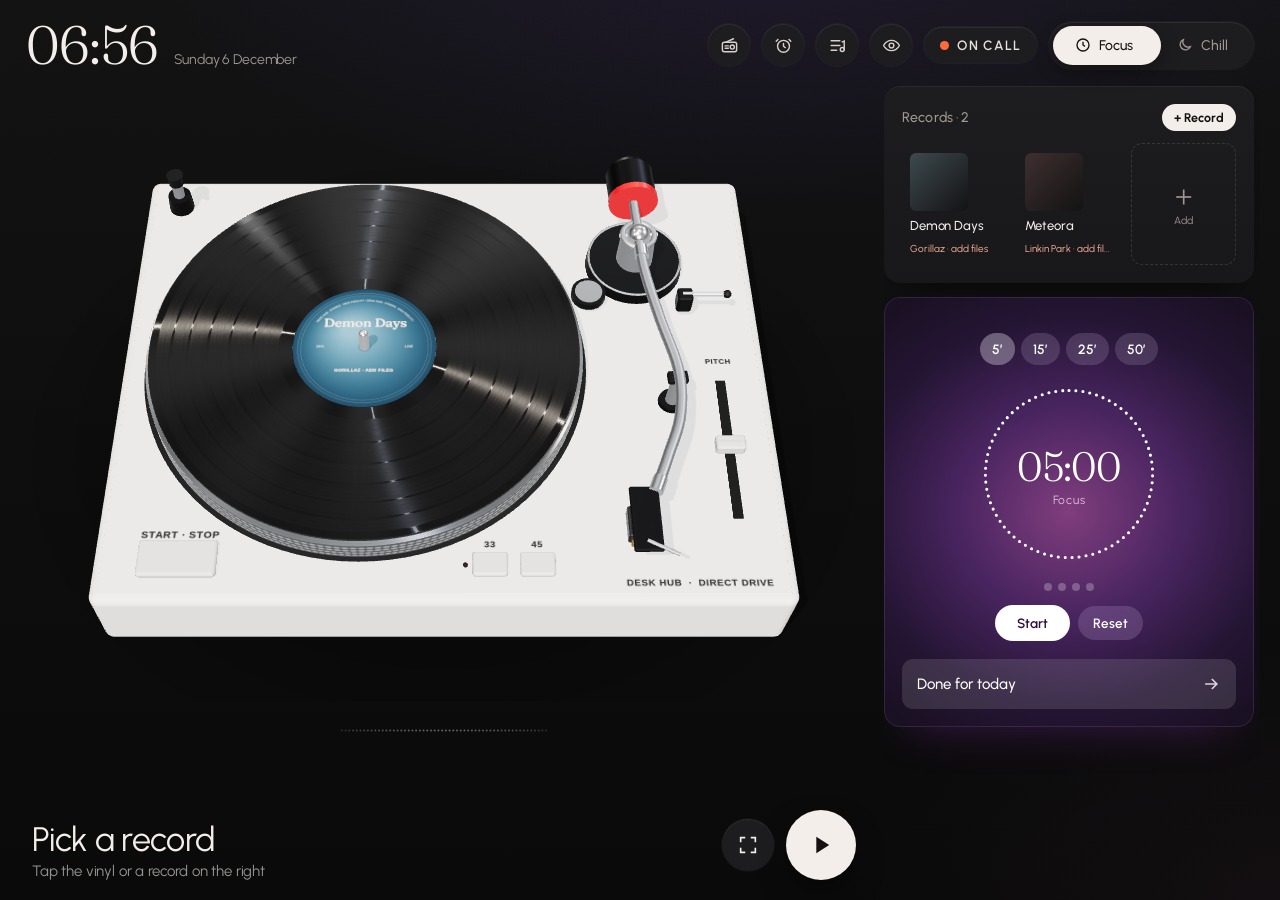
==== index.html @ b6c8c48b "Phone: 'Pick a radio station / record' CTA opens the bottom sheet Co-Authored-By: Claude Opus 5.5 <n" ====
<!DOCTYPE html>
<html lang="en">
<head>
<meta charset="utf-8">
<meta name="viewport" content="width=device-width, initial-scale=1, maximum-scale=1, user-scalable=no, viewport-fit=cover">
<meta name="apple-mobile-web-app-capable" content="yes">
<meta name="mobile-web-app-capable" content="yes">
<meta name="apple-mobile-web-app-status-bar-style" content="black-translucent">
<meta name="apple-mobile-web-app-title" content="Desk Hub">
<meta name="theme-color" content="#121010">
<link rel="apple-touch-icon" href="icon.png">
<link rel="manifest" href="manifest.webmanifest">
<title>Desk Hub</title>
<script type="importmap">{"imports":{"three":"./vendor/three.module.min.js"}}</script>
<link rel="preconnect" href="https://fonts.googleapis.com">
<link rel="preconnect" href="https://fonts.gstatic.com" crossorigin>
<link href="nd/fonts.css" rel="stylesheet">
<style>
:root{
  --bg:#15100c; --bg2:#1d1611; --panel:rgba(255,240,220,.045); --line:rgba(255,232,204,.10);
  --ink:#f3e7d6; --muted:#a8968a; --faint:#6f6157;
  --accent:#e7a35a; --accent2:#c9743c; --glow:231,163,90;
  --wood1:#5a3a22; --wood2:#3c2615; --wood3:#2a1a0e;
  --r:22px;
}
body.work{ --accent:#d9b26f; --accent2:#9fb7a6; --glow:159,183,166; }
*{box-sizing:border-box;-webkit-tap-highlight-color:transparent}
html,body{margin:0;height:100%;background:var(--bg);color:var(--ink);font-family:Manrope,system-ui,sans-serif;overflow:hidden;-webkit-user-select:none;user-select:none;-webkit-touch-callout:none}
button{font:inherit;color:inherit;background:none;border:0;padding:0;cursor:pointer}
.ambient{position:fixed;inset:-20%;pointer-events:none;z-index:0;transition:background 2.5s ease;
  background:radial-gradient(40% 45% at 32% 55%, rgba(var(--glow),.16), transparent 70%),
             radial-gradient(35% 40% at 85% 20%, rgba(var(--glow),.07), transparent 70%)}
.grain{position:fixed;inset:0;pointer-events:none;z-index:1;opacity:.06;mix-blend-mode:overlay;
  background-image:url("data:image/svg+xml,%3Csvg xmlns='http://www.w3.org/2000/svg' width='160' height='160'%3E%3Cfilter id='n'%3E%3CfeTurbulence type='fractalNoise' baseFrequency='.9' numOctaves='2'/%3E%3C/filter%3E%3Crect width='100%25' height='100%25' filter='url(%23n)'/%3E%3C/svg%3E")}
.app{position:relative;z-index:2;height:100%;display:grid;grid-template-rows:auto 1fr;
  padding:calc(env(safe-area-inset-top) + 18px) calc(env(safe-area-inset-right) + 26px) calc(env(safe-area-inset-bottom) + 20px) calc(env(safe-area-inset-left) + 26px);gap:14px}

/* header */
header{display:flex;align-items:center;justify-content:space-between;gap:20px;position:relative;z-index:6}
.time{display:flex;align-items:baseline;gap:16px}
#clock{font-family:Fraunces,serif;font-weight:300;font-size:52px;letter-spacing:-.02em;line-height:1;font-variant-numeric:tabular-nums}
#date{color:var(--muted);font-size:15px;text-transform:capitalize}
.hright{display:flex;align-items:center;gap:12px}
.out{display:flex;align-items:center;gap:8px;padding:10px 16px;border-radius:999px;border:1px solid var(--line);background:var(--panel);font-size:13.5px;font-weight:600;color:var(--muted);transition:all .4s}
.out svg{width:17px;height:17px}
.out .dot{width:8px;height:8px;border-radius:50%;background:var(--faint)}
.out.wl{color:var(--ink);border-color:rgba(120,200,140,.45);background:rgba(120,200,140,.10)}
.out.wl .dot{background:#7fd393;box-shadow:0 0 8px #7fd393}
.cbtn.wl{border-color:rgba(120,200,140,.6);color:#9be3ad}
.modes{display:flex;background:var(--panel);border:1px solid var(--line);border-radius:999px;padding:4px;position:relative}
.modes button{position:relative;z-index:1;padding:11px 22px;border-radius:999px;font-weight:600;font-size:14.5px;color:var(--muted);transition:color .3s;display:flex;align-items:center;gap:8px}
.modes button.on{color:#1a120c}
.modes .pill{position:absolute;top:4px;bottom:4px;border-radius:999px;background:var(--accent);transition:all .45s cubic-bezier(.6,.1,.2,1);box-shadow:0 4px 20px rgba(var(--glow),.35)}

/* main */
main{display:grid;grid-template-columns:1fr 370px;gap:22px;min-height:0}
.deck{display:flex;flex-direction:column;min-height:0;min-width:0}
.stage{flex:1;min-height:0;position:relative}
.stage .tt{visibility:hidden}
.stage.no3d .tt{visibility:visible}
.stage.has3d .tt{display:none}
.stage .loader{position:absolute;left:50%;top:50%;width:46px;height:46px;margin:-23px;border-radius:50%;border:2px solid rgba(255,232,204,.12);border-top-color:var(--accent);animation:spin 1s linear infinite;transition:opacity .4s}
.stage.has3d .loader,.stage.no3d .loader{opacity:0;pointer-events:none}
.hright{position:relative}
.skins{position:absolute;left:0;top:58px;display:flex;gap:10px;padding:10px;border-radius:18px;background:#1d1611;border:1px solid var(--line);box-shadow:0 14px 40px rgba(0,0,0,.5);opacity:0;pointer-events:none;transform:translateY(8px);transition:all .25s;z-index:5}
.skins.on{opacity:1;pointer-events:auto;transform:none}
#skinBtn.on,#histBtn:active{color:var(--ink);border-color:rgba(var(--glow),.45)}
.skins button{display:flex;flex-direction:column;align-items:center;gap:6px;font-size:11.5px;color:var(--muted);font-weight:600}
.skins .sw{width:58px;height:42px;border-radius:9px;border:2px solid transparent}
.skins button.on .sw{border-color:var(--accent)}
.skins button.on{color:var(--ink)}
.now{position:relative}
.stage canvas{animation:fadein 1.2s ease both}@keyframes fadein{from{opacity:0}to{opacity:1}}
.tt{position:absolute;left:50%;top:50%;width:680px;height:540px;transform-origin:0 0}
.plinth{position:absolute;inset:0;border-radius:28px;
  background:
   linear-gradient(180deg,rgba(255,255,255,.07),transparent 18%),
   repeating-linear-gradient(92deg, rgba(0,0,0,.0) 0 7px, rgba(0,0,0,.09) 7px 9px, rgba(255,220,180,.03) 9px 15px),
   linear-gradient(160deg,var(--wood1),var(--wood2) 55%,var(--wood3));
  box-shadow:0 40px 80px -20px rgba(0,0,0,.7), inset 0 1px 0 rgba(255,230,200,.18), inset 0 -8px 20px rgba(0,0,0,.35)}
.mat{position:absolute;left:22px;top:32px;width:456px;height:456px;border-radius:50%;
  background:radial-gradient(circle,#2a2725 0 60%,#1b1918 61% 100%);box-shadow:inset 0 2px 6px rgba(0,0,0,.6),0 1px 0 rgba(255,255,255,.08)}
.platter{position:absolute;left:30px;top:40px;width:440px;height:440px;border-radius:50%;cursor:pointer}
.vinyl{position:absolute;inset:0;border-radius:50%;
  background:
    radial-gradient(circle at 50% 50%, transparent 0 21%, rgba(255,255,255,.03) 21.4%, transparent 22%),
    repeating-radial-gradient(circle at 50% 50%, #121212 0 1.2px, #1a1a1a 1.6px 2.6px),
    #111;
  box-shadow:0 10px 30px rgba(0,0,0,.6), inset 0 0 0 2px #0a0a0a;
  animation:spin 1.8s linear infinite;animation-play-state:paused}
.vinyl.playing{animation-play-state:running}
.sheen{position:absolute;inset:0;border-radius:50%;pointer-events:none;
  background:conic-gradient(from 20deg, transparent 0 8%, rgba(255,255,255,.10) 12%, transparent 18% 50%, rgba(255,255,255,.08) 62%, transparent 68%)}
.label{position:absolute;left:31%;top:31%;width:38%;height:38%;border-radius:50%;overflow:hidden;
  background:var(--labelc,#c9743c) center/cover no-repeat;box-shadow:0 0 0 3px rgba(0,0,0,.35)}
.label .lt{position:absolute;inset:0;display:flex;flex-direction:column;align-items:center;justify-content:center;text-align:center;padding:18%;color:rgba(255,248,236,.95)}
.label .lt b{font-family:Fraunces,serif;font-weight:500;font-size:19px;line-height:1.05}
.label .lt small{font-size:9.5px;letter-spacing:.18em;text-transform:uppercase;margin-top:6px;opacity:.8}
.label img{position:absolute;inset:0;width:100%;height:100%;object-fit:cover;opacity:0;transition:opacity .8s}
.label img.show{opacity:1}
.label::after{content:"";position:absolute;left:50%;top:50%;width:12px;height:12px;margin:-6px;border-radius:50%;background:#d7d2cc;box-shadow:inset 0 1px 2px rgba(0,0,0,.6)}
@keyframes spin{to{transform:rotate(360deg)}}
.arm{position:absolute;left:560px;top:20px;width:60px;height:390px;transform-origin:30px 70px;transform:rotate(0deg);transition:transform 1.4s cubic-bezier(.5,0,.2,1);pointer-events:none;filter:drop-shadow(6px 10px 8px rgba(0,0,0,.45))}
.arm.down{transform:rotate(29deg)}
.armbase{position:absolute;left:548px;top:48px;width:84px;height:84px;border-radius:50%;
  background:radial-gradient(circle at 40% 35%,#5b544e,#2a2623 70%);box-shadow:0 6px 14px rgba(0,0,0,.5),inset 0 1px 0 rgba(255,255,255,.2)}
.rest{position:absolute;left:578px;top:392px;width:22px;height:30px;border-radius:6px;background:linear-gradient(#3b3531,#221e1b)}
.rpm{position:absolute;left:520px;bottom:34px;display:flex;gap:8px;align-items:center;font-size:11px;letter-spacing:.14em;color:rgba(255,232,204,.55)}
.led{width:8px;height:8px;border-radius:50%;background:#4a2e1e;box-shadow:inset 0 1px 1px rgba(0,0,0,.5)}
.led.on{background:#ff7a3c;box-shadow:0 0 10px #ff7a3c,0 0 2px #ffd0a8}
.brand{position:absolute;left:520px;bottom:62px;font-family:Fraunces,serif;font-style:italic;font-size:15px;color:rgba(255,232,204,.45)}

.now{display:grid;grid-template-columns:1fr auto;align-items:end;gap:18px;padding:6px 6px 0}
.np-station{font-size:11.5px;letter-spacing:.2em;text-transform:uppercase;color:var(--accent);font-weight:700;display:flex;align-items:center;gap:8px}
.np-title{font-family:Fraunces,serif;font-size:27px;line-height:1.15;margin-top:6px;white-space:nowrap;overflow:hidden;text-overflow:ellipsis}
.np-artist{color:var(--muted);font-size:15px;margin-top:3px;white-space:nowrap;overflow:hidden;text-overflow:ellipsis}
.ctrls{display:flex;align-items:center;gap:12px}
.cbtn{width:52px;height:52px;border-radius:50%;display:grid;place-items:center;background:var(--panel);border:1px solid var(--line);transition:transform .15s,background .3s}
.cbtn:active{transform:scale(.93)}
.cbtn.big{width:70px;height:70px;background:var(--accent);border:0;color:#1a120c;box-shadow:0 8px 30px rgba(var(--glow),.35)}
.cbtn svg{width:22px;height:22px}
.cbtn.big svg{width:28px;height:28px}
.dots{display:inline-flex;gap:3px}
.dots i{width:3px;height:10px;background:var(--accent);border-radius:2px;animation:eq 1s ease-in-out infinite}
.dots i:nth-child(2){animation-delay:.2s}.dots i:nth-child(3){animation-delay:.4s}
.paused .dots i{animation:none;height:3px}
@keyframes eq{0%,100%{height:3px}50%{height:11px}}

/* side */
aside{display:flex;flex-direction:column;gap:14px;min-height:0}
.card{background:var(--panel);border:1px solid var(--line);border-radius:var(--r);padding:18px}
.card h3{margin:0 0 12px;font-size:11.5px;letter-spacing:.2em;text-transform:uppercase;color:var(--muted);font-weight:700;display:flex;justify-content:space-between;align-items:center}
.crate{display:grid;grid-template-columns:repeat(3,1fr);gap:10px;max-height:244px;overflow-y:auto;padding:4px;margin:-4px;scrollbar-width:none;-webkit-overflow-scrolling:touch}
.crate::-webkit-scrollbar{display:none}
.crate.more{-webkit-mask-image:linear-gradient(180deg,#000 82%,transparent);mask-image:linear-gradient(180deg,#000 82%,transparent)}
.sleeve.flash{animation:flash 1.6s ease}
@keyframes flash{0%,100%{box-shadow:0 6px 16px rgba(0,0,0,.35)}30%,60%{box-shadow:0 0 0 3px var(--accent),0 0 24px rgba(var(--glow),.6)}}
.res .act button.done{cursor:pointer}
.sleeve.add{background:transparent;border:1.5px dashed rgba(255,232,204,.22);box-shadow:none;align-items:center;justify-content:center;color:var(--muted)}
.sleeve.add::before,.sleeve.add::after{display:none}
.sleeve.add b{font-size:30px;font-weight:300;line-height:1}
.sleeve.add em{color:var(--muted)}
.sleeve .rm{position:absolute;inset:0;z-index:3;display:none;flex-direction:column;align-items:center;justify-content:center;gap:8px;background:rgba(12,8,6,.82);border-radius:10px;font-size:12.5px}
.sleeve.ask .rm{display:flex}
.sleeve .rm i{font-style:normal;padding:7px 12px;border-radius:999px;background:#c9533a;color:#fff;font-weight:700}
.sleeve .rm u{text-decoration:none;color:var(--muted)}
#sheet,#hist{position:fixed;inset:0;z-index:25;background:rgba(8,5,4,.6);backdrop-filter:blur(10px);-webkit-backdrop-filter:blur(10px);display:flex;align-items:center;justify-content:center;opacity:0;pointer-events:none;transition:opacity .35s}
#sheet.on,#hist.on{opacity:1;pointer-events:auto}
.sheet{width:min(720px,92vw);height:min(640px,86vh);background:#1d1611;border:1px solid var(--line);border-radius:26px;display:flex;flex-direction:column;overflow:hidden;box-shadow:0 30px 80px rgba(0,0,0,.6);transform:translateY(20px);transition:transform .35s}
#sheet.on .sheet,#hist.on .sheet{transform:none}
.sh-head{padding:22px 22px 14px;display:flex;flex-direction:column;gap:14px;border-bottom:1px solid var(--line)}
.sh-top{display:flex;align-items:center;justify-content:space-between}
.sh-top h2{margin:0;font-family:Fraunces,serif;font-weight:400;font-size:26px}
.sh-top button{width:40px;height:40px;border-radius:50%;background:var(--panel);border:1px solid var(--line);font-size:20px;color:var(--muted)}
.sh-search{display:flex;gap:10px;align-items:center}
.sh-search input{flex:1;font:inherit;font-size:17px;color:var(--ink);background:rgba(255,240,220,.06);border:1px solid var(--line);border-radius:14px;padding:13px 16px;outline:none;-webkit-user-select:text;user-select:text}
.sh-search input:focus{border-color:rgba(var(--glow),.6)}
.sh-sub{font-size:13px;color:var(--muted)}
.sh-sub b{color:var(--ink);font-weight:600}
#results{flex:1;overflow-y:auto;padding:8px 12px 16px;-webkit-overflow-scrolling:touch}
.res{display:grid;grid-template-columns:46px 1fr auto;gap:14px;align-items:center;padding:10px;border-radius:14px}
.res:active{background:var(--panel)}
.res .fav{width:46px;height:46px;border-radius:10px;background:var(--c,#3a2a20) center/cover;display:grid;place-items:center;font-family:Fraunces,serif;font-size:20px;color:#fff8ee;overflow:hidden}
.res .fav img{width:100%;height:100%;object-fit:cover}
.res .nm{font-weight:600;font-size:15.5px;white-space:nowrap;overflow:hidden;text-overflow:ellipsis}
.res .tg{font-size:12.5px;color:var(--muted);white-space:nowrap;overflow:hidden;text-overflow:ellipsis;margin-top:2px}
.res .act{display:flex;gap:8px}
.res .act button{padding:9px 14px;border-radius:999px;border:1px solid var(--line);font-size:13px;font-weight:600}
.res .act button.add{background:var(--accent);color:#1a120c;border:0}
.res .act button.done{background:transparent;color:var(--muted)}
.res.na{opacity:.4}
.empty{padding:40px;text-align:center;color:var(--muted)}
.sleeve{aspect-ratio:1;border-radius:10px;position:relative;overflow:hidden;text-align:left;padding:10px;display:flex;flex-direction:column;justify-content:flex-end;
  background:var(--c);box-shadow:0 6px 16px rgba(0,0,0,.35);transition:transform .2s}
.sleeve::before{content:"";position:absolute;right:-30%;top:-30%;width:90%;height:90%;border-radius:50%;
  background:repeating-radial-gradient(circle,rgba(0,0,0,.18) 0 2px,transparent 2px 5px);opacity:.55}
.sleeve::after{content:"";position:absolute;inset:0;background:linear-gradient(180deg,transparent 35%,rgba(0,0,0,.45))}
.sleeve span{position:relative;z-index:1;font-family:Fraunces,serif;font-size:14px;line-height:1.1;color:#fff8ee}
.sleeve em{position:relative;z-index:1;font-style:normal;font-size:9px;letter-spacing:.14em;text-transform:uppercase;color:rgba(255,248,238,.75);margin-top:3px}
.sleeve.cur{outline:2px solid var(--accent);outline-offset:3px}
.sleeve:active{transform:scale(.95)}
.grow{flex:1;min-height:0;display:flex;flex-direction:column}
.panel{display:none;flex:1;flex-direction:column;align-items:center;justify-content:center;gap:14px}
.panel.on{display:flex}
.ring{position:relative;width:190px;height:190px}
.ring svg{width:100%;height:100%;transform:rotate(-90deg)}
.ring .t{position:absolute;inset:0;display:flex;flex-direction:column;align-items:center;justify-content:center}
.ring .t b{font-family:Fraunces,serif;font-weight:300;font-size:46px;font-variant-numeric:tabular-nums;letter-spacing:-.02em}
.ring .t small{color:var(--muted);font-size:12px;letter-spacing:.16em;text-transform:uppercase;margin-top:2px}
.row{display:flex;gap:8px;align-items:center;justify-content:center}
.chip{padding:9px 15px;border-radius:999px;border:1px solid var(--line);font-size:13.5px;font-weight:600;color:var(--muted)}
.chip.on{background:rgba(var(--glow),.16);color:var(--ink);border-color:rgba(var(--glow),.45)}
.chip.solid{background:var(--accent);color:#1a120c;border:0;padding:10px 22px}
.sess{display:flex;gap:6px}
.sess i{width:8px;height:8px;border-radius:50%;background:var(--line)}
.sess i.done{background:var(--accent)}
.breath{width:170px;height:170px;display:grid;place-items:center;position:relative}
.breath .orb{width:70px;height:70px;border-radius:50%;background:radial-gradient(circle at 40% 35%,rgba(var(--glow),.9),rgba(var(--glow),.25));box-shadow:0 0 50px rgba(var(--glow),.4);transition:transform 4s ease-in-out}
.breath .halo{position:absolute;inset:0;border-radius:50%;border:1px dashed rgba(var(--glow),.35)}
#breathTxt{font-family:Fraunces,serif;font-size:22px;min-height:28px}
.endday{width:100%;padding:15px;border-radius:16px;border:1px solid var(--line);background:linear-gradient(90deg,rgba(var(--glow),.12),transparent);font-weight:600;font-size:15px;display:flex;align-items:center;justify-content:space-between}
.endday svg{width:20px;height:20px;opacity:.8}

/* solo (turntable only) */
header,aside,.now{transition:opacity .6s ease}
body.solo header,body.solo aside,body.solo .now{opacity:0;pointer-events:none}
.stage.fly{position:fixed;z-index:15;transition:left .9s cubic-bezier(.6,0,.2,1),top .9s cubic-bezier(.6,0,.2,1),width .9s cubic-bezier(.6,0,.2,1),height .9s cubic-bezier(.6,0,.2,1)}
#soloExit{position:fixed;z-index:16;top:calc(env(safe-area-inset-top) + 22px);right:calc(env(safe-area-inset-right) + 24px);width:48px;height:48px;border-radius:50%;display:grid;place-items:center;background:rgba(255,240,220,.06);border:1px solid var(--line);opacity:0;pointer-events:none;transition:opacity .6s ease .5s}
#soloExit svg{width:20px;height:20px}
body.solo #soloExit{opacity:.75;pointer-events:auto}
/* history */
.np-row{display:flex;align-items:center;gap:10px;min-width:0}
.np-row .np-title{min-width:0}
#likeBtn{flex:none;width:38px;height:38px;border-radius:50%;display:none;place-items:center;margin-top:6px;color:var(--muted);border:1px solid var(--line);transition:all .25s}
#likeBtn.show{display:grid}
#likeBtn svg{width:19px;height:19px}
#likeBtn.on{color:#ef6f6c;border-color:rgba(239,111,108,.45);background:rgba(239,111,108,.1)}
#likeBtn.pop{animation:pop .4s ease}
@keyframes pop{50%{transform:scale(1.25)}}
.hbtn{width:42px;height:42px;border-radius:50%;display:grid;place-items:center;border:1px solid var(--line);background:var(--panel);color:var(--muted)}
.hbtn svg{width:19px;height:19px}
.tabs{display:flex;gap:8px}
.hrow{display:grid;grid-template-columns:52px 1fr auto;gap:14px;align-items:center;padding:10px;border-radius:14px}
.hrow .cv{width:52px;height:52px;border-radius:8px;background:var(--c,#3a2a20) center/cover;box-shadow:0 4px 10px rgba(0,0,0,.35)}
.hrow .t{font-weight:600;font-size:15.5px;white-space:nowrap;overflow:hidden;text-overflow:ellipsis}
.hrow .a{font-size:13px;color:var(--muted);white-space:nowrap;overflow:hidden;text-overflow:ellipsis;margin-top:2px}
.hrow .links{font-size:12px;color:var(--faint);margin-top:4px}
.hrow .links a{color:var(--accent);text-decoration:none;margin-right:12px}
.hrow .hv{width:40px;height:40px;border-radius:50%;display:grid;place-items:center;color:var(--faint)}
.hrow .hv svg{width:20px;height:20px}
.hrow .hv.on{color:#ef6f6c}
/* on air */
.oa-btn{display:flex;align-items:center;gap:8px;padding:10px 16px;border-radius:999px;border:1px solid var(--line);background:var(--panel);font-size:13.5px;font-weight:700;letter-spacing:.08em;color:var(--muted)}
.oa-btn i{width:9px;height:9px;border-radius:50%;background:#7a2a22;box-shadow:inset 0 1px 1px rgba(0,0,0,.5)}
#onair{position:fixed;inset:0;z-index:22;background:#060403;display:flex;flex-direction:column;align-items:center;justify-content:center;opacity:0;pointer-events:none;transition:opacity .7s ease}
#onair.on{opacity:1;pointer-events:auto}
#onair::after{content:"";position:absolute;inset:0;pointer-events:none;box-shadow:inset 0 0 0 2px rgba(232,92,74,.35)}
.sign{position:relative;display:flex;align-items:center;gap:34px;padding:30px 56px;border-radius:22px;border:2px solid rgba(232,92,74,.75);
  background:rgba(120,24,14,.22);box-shadow:0 0 30px rgba(232,80,60,.14)}
.sign svg{width:84px;height:84px;color:#e8705e;flex:none}
.sign b{display:block;font-family:Manrope,system-ui,sans-serif;font-weight:800;font-size:104px;letter-spacing:.08em;line-height:1;color:#ee7b6a;text-shadow:0 0 14px rgba(232,80,60,.25)}
#onair.on .sign{animation:neon 1.1s steps(1,end) both}
@keyframes neon{0%{opacity:0}10%{opacity:.7}16%{opacity:.15}28%{opacity:.9}34%{opacity:.5}46%,100%{opacity:1}}
.oa-meta{margin-top:56px;display:flex;align-items:baseline;gap:22px;color:rgba(243,231,214,.55)}
.oa-meta .c{font-family:Fraunces,serif;font-weight:300;font-size:64px;letter-spacing:-.02em;color:rgba(243,231,214,.7);font-variant-numeric:tabular-nums}
.oa-meta .e{font-size:17px;font-variant-numeric:tabular-nums}
#oaEnd{margin-top:40px;padding:14px 26px;border-radius:999px;background:rgba(255,240,220,.08);border:1px solid rgba(255,232,204,.18);color:var(--ink);font-weight:700;font-size:15px;opacity:0;pointer-events:none;transition:opacity .3s}
#onair.ask #oaEnd{opacity:1;pointer-events:auto}
@media (orientation:portrait){.sign{padding:24px 36px;gap:22px}.sign b{font-size:72px}.sign svg{width:60px;height:60px}}
/* crate grid: fixed row height (Safari mis-sizes aspect-ratio items inside a scrolling grid) */
.crate{grid-auto-rows:112px;align-items:stretch}
.crate>.sleeve{aspect-ratio:auto;height:112px;min-height:0;overflow:hidden}
.sleeve span{display:-webkit-box;-webkit-line-clamp:2;-webkit-box-orient:vertical;overflow:hidden}
.sleeve em{white-space:nowrap;overflow:hidden;text-overflow:ellipsis;display:block}
/* scrollable right panel */
aside{overflow-y:auto;overflow-x:hidden;-webkit-overflow-scrolling:touch;scrollbar-width:none;border-radius:var(--r)}
aside::-webkit-scrollbar{display:none}
aside>.card{flex:none}
.grow{flex:none!important;min-height:430px}
/* overlays */
.ov{position:fixed;inset:0;z-index:20;display:flex;flex-direction:column;align-items:center;justify-content:center;opacity:0;pointer-events:none;transition:opacity 1s ease}
.ov.on{opacity:1;pointer-events:auto}
#idle{background:#070504}
#idle .ic{font-family:Fraunces,serif;font-weight:300;font-size:180px;letter-spacing:-.03em;color:rgba(243,231,214,.85);line-height:1;font-variant-numeric:tabular-nums}
#idle .id{color:rgba(168,150,138,.8);font-size:20px;margin-top:14px;text-transform:capitalize}
#idle .inp{margin-top:48px;color:rgba(168,150,138,.7);font-size:15px;display:flex;align-items:center;gap:12px}
#idle .inp img{width:44px;height:44px;border-radius:6px;object-fit:cover}
#idle.night .ic{color:rgba(243,231,214,.35)} #idle.night .id,#idle.night .inp{opacity:.4}
#eod{background:radial-gradient(60% 60% at 50% 45%,rgba(120,60,20,.55),#0d0907 75%)}
#eod h1{font-family:Fraunces,serif;font-weight:300;font-size:58px;margin:0;text-align:center}
#eod p{color:var(--muted);font-size:18px;margin:14px 0 34px;text-align:center;line-height:1.6}
.toast{position:fixed;left:50%;bottom:30px;transform:translate(-50%,30px);background:#2a2019;border:1px solid var(--line);padding:12px 20px;border-radius:14px;font-size:14px;opacity:0;transition:all .4s;z-index:30}
.toast.on{opacity:1;transform:translate(-50%,0)}

@media (orientation:portrait){
  main{grid-template-columns:1fr;grid-template-rows:1.25fr auto}
  aside{flex-direction:row;flex-wrap:wrap}
  aside>.card{flex:1 1 300px}
  #clock{font-size:44px}
}

/* ================= DARK GLASS theme ================= */
:root{--bg:#121010;--panel:rgba(255,255,255,.06);--line:rgba(255,255,255,.10);--ink:#f3eee9;--muted:#a19891;--faint:#6d6560;
  --accent:#f3eee9;--accent2:#f3eee9;--glow:243,140,70;--r:30px;--hot:#ff6a3d;
  --m1:#f08a4b;--m2:#b0654a;--m3:#7d5fae;--m4:#3e8f8a}
body.work{--m1:#3e8f8a;--m2:#4f6aa8;--m3:#7d5fae;--m4:#b0654a;--glow:120,170,190}
body.chill{--m1:#f08a4b;--m2:#c25a4a;--m3:#9a5aa8;--m4:#d39a4e;--glow:243,140,70}
html,body{background:var(--bg);color:var(--ink);font-family:Urbanist,Inter,system-ui,sans-serif;letter-spacing:-.01em}
.grain{opacity:.06}
.mesh{position:fixed;inset:0;z-index:0;pointer-events:none;overflow:hidden;filter:blur(80px) saturate(1.1);opacity:.55}
.mesh i{position:absolute;border-radius:50%;transition:background 2.5s ease;will-change:transform}
.mesh .b1{width:58vw;height:58vw;left:-12vw;top:22vh;background:var(--m1);animation:drift1 38s ease-in-out infinite alternate}
.mesh .b2{width:44vw;height:44vw;left:30vw;top:-22vh;background:var(--m2);animation:drift2 44s ease-in-out infinite alternate}
.mesh .b3{width:44vw;height:44vw;right:-12vw;top:34vh;background:var(--m3);animation:drift3 50s ease-in-out infinite alternate}
.mesh .b4{width:32vw;height:32vw;left:24vw;bottom:-24vh;background:var(--m4);animation:drift1 46s ease-in-out infinite alternate-reverse}
@keyframes drift1{to{transform:translate(8vw,-6vh) scale(1.08)}}
@keyframes drift2{to{transform:translate(-6vw,8vh) scale(.94)}}
@keyframes drift3{to{transform:translate(-8vw,-4vh) scale(1.1)}}
.ambient{z-index:0;filter:blur(40px);opacity:.7}
.card,.modes,.hbtn,.oa-btn,.cbtn,.chip,.endday,.skins,.sheet,.toast,#soloExit,.sleeve{
  -webkit-backdrop-filter:blur(24px) saturate(1.4);backdrop-filter:blur(24px) saturate(1.4)}
/* time — the serif from the idle screen, everywhere */
#clock,#idle .ic,.ring .t b,.oa-meta .c{font-family:Fraunces,Georgia,serif!important;font-weight:300!important;font-variant-numeric:tabular-nums;letter-spacing:-.02em}
#clock{font-size:54px;color:var(--ink)}
#date{font-size:14px;color:var(--muted)}
/* header */
.modes{background:rgba(255,255,255,.06);border:1px solid var(--line)}
.modes button{color:#a19891;font-weight:500;font-size:14px}
.modes button.on{color:#141110}
.modes .pill{background:#f3eee9;box-shadow:0 6px 18px rgba(0,0,0,.35)}
.hbtn{background:rgba(255,255,255,.06);border:1px solid var(--line);color:#d8d1cb}
.oa-btn{background:rgba(255,255,255,.06);border:1px solid var(--line);color:#e8e2dc;font-weight:600;letter-spacing:.06em}
.oa-btn i{background:var(--hot);box-shadow:none}
#skinBtn.on,#histBtn:active{border-color:rgba(255,255,255,.35);color:#fff}
/* right panel: scrollable */
aside{overflow-y:auto;overflow-x:hidden;-webkit-overflow-scrolling:touch;scrollbar-width:none;padding-bottom:8px;margin-right:-6px;padding-right:6px;border-radius:32px}
aside::-webkit-scrollbar{display:none}
aside>.card{flex:none}
.grow{flex:none!important;min-height:430px}
/* cards */
.card{background:rgba(255,255,255,.055);border:1px solid rgba(255,255,255,.09);border-radius:32px;box-shadow:0 24px 60px -24px rgba(0,0,0,.6),inset 0 1px 0 rgba(255,255,255,.08)}
.card h3{color:var(--muted);font-weight:500;letter-spacing:.01em;text-transform:none;font-size:14px}
#crateAdd{color:#141110!important;background:#f3eee9;border-radius:999px;padding:6px 12px!important;font-size:12.5px!important;letter-spacing:0!important}
.grow.card{background:linear-gradient(160deg,rgba(255,150,90,.14),rgba(255,255,255,.04) 55%,rgba(130,100,200,.10));border-color:rgba(255,255,255,.1)}
.grow.card .chip{color:rgba(243,238,233,.7);border-color:rgba(255,255,255,.14);background:rgba(255,255,255,.04)}
.grow.card .chip.on{background:rgba(255,255,255,.14);color:#fff;border-color:rgba(255,255,255,.2)}
.grow.card .chip.solid{background:#f3eee9;color:#141110}
.ring .t b{font-size:58px;color:#fff}
.ring .t small{color:rgba(243,238,233,.55);font-size:12px;letter-spacing:.06em;text-transform:none}
.sess i{background:rgba(255,255,255,.16)}.sess i.done{background:var(--hot)}
.endday{background:rgba(255,255,255,.05);border:1px solid rgba(255,255,255,.1);color:#f3eee9;font-weight:500}
.breath .orb{background:radial-gradient(circle at 40% 35%,#ffd2b3,#f08a52 70%);box-shadow:0 0 40px rgba(240,138,82,.25)}
.breath .halo{border:1px dashed rgba(255,255,255,.2)}
#breathTxt{font-family:Urbanist,Inter,sans-serif;font-weight:300;font-size:22px;color:#f3eee9}
/* crate tiles */
.sleeve{background:rgba(255,255,255,.06)!important;border:1px solid rgba(255,255,255,.08);border-radius:22px;box-shadow:none;padding:12px;justify-content:space-between}
.sleeve::before,.sleeve::after{display:none}
.sleeve .chipc{position:relative;z-index:1;width:26px;height:26px;border-radius:50%;background:radial-gradient(circle at 35% 30%,rgba(255,255,255,.45),transparent 55%),var(--c);display:block;flex:none}
.sleeve span{color:var(--ink);font-family:Urbanist,Inter,sans-serif;font-weight:500;font-size:14px;margin-top:auto}
.sleeve em{color:var(--muted);font-size:10.5px;letter-spacing:0;text-transform:none}
.sleeve.cur{outline:none;background:#f3eee9!important;border-color:transparent}
.sleeve.cur span{color:#141110}.sleeve.cur em{color:#6d6560}
.sleeve.add{border:1.5px dashed rgba(255,255,255,.16)!important;background:transparent!important;align-items:center;justify-content:center}
.sleeve.add b,.sleeve.add em{color:var(--muted)}
.sleeve .rm{background:rgba(18,16,16,.9);border-radius:22px}
/* now playing */
.np-station{color:var(--muted);font-weight:600;letter-spacing:.08em}
.dots i{background:var(--hot)}
.np-title{font-family:Urbanist,Inter,sans-serif;font-weight:300;font-size:34px;letter-spacing:-.03em;color:var(--ink)}
.np-artist{color:var(--muted);font-size:15px}
.cbtn{background:rgba(255,255,255,.07);border:1px solid var(--line);color:var(--ink)}
.cbtn.big{background:#f3eee9;color:#141110;box-shadow:0 14px 34px -10px rgba(0,0,0,.6)}
#likeBtn{border-color:rgba(255,255,255,.14);color:#a19891;background:rgba(255,255,255,.05)}
#likeBtn.on{color:var(--hot);border-color:rgba(255,106,61,.45)}
.stage .loader{border-color:rgba(255,255,255,.1);border-top-color:#f3eee9}
/* popovers & sheets */
.skins{background:rgba(30,26,25,.82);border:1px solid rgba(255,255,255,.1);box-shadow:0 20px 50px -15px rgba(0,0,0,.6)}
.skins button{color:var(--muted)}.skins button.on{color:var(--ink)}.skins button.on .sw{border-color:#f3eee9}
#sheet,#hist{background:rgba(10,8,8,.55)}
.sheet{background:rgba(32,28,27,.82);border:1px solid rgba(255,255,255,.1);box-shadow:0 40px 90px -20px rgba(0,0,0,.7)}
.sh-top h2{font-family:Urbanist,Inter,sans-serif;font-weight:300;font-size:30px;letter-spacing:-.02em}
.sh-top button{background:rgba(255,255,255,.06);border-color:rgba(255,255,255,.1);color:var(--muted)}
.sh-search input{background:rgba(255,255,255,.06);border-color:rgba(255,255,255,.1);color:var(--ink)}
.sh-search input:focus{border-color:rgba(255,255,255,.5)}
.sh-sub{color:var(--muted)}.sh-sub b{color:var(--ink)}
.sh-head{border-bottom-color:rgba(255,255,255,.07)}
.chip{border-color:rgba(255,255,255,.14);color:var(--muted);background:rgba(255,255,255,.04)}
.chip.on{background:#f3eee9;color:#141110;border-color:#f3eee9}
.chip.solid{background:#f3eee9;color:#141110}
.res:active{background:rgba(255,255,255,.06)}
.res .fav{border-radius:14px}
.res .act button{border-color:rgba(255,255,255,.14);color:var(--ink);background:rgba(255,255,255,.05)}
.res .act button.add{background:#f3eee9;color:#141110}
.res .act button.done{color:var(--muted);background:transparent}
.hrow .links a{color:var(--ink)}
.hrow .hv{color:#6d6560}.hrow .hv.on{color:var(--hot)}
.hrow .cv{border-radius:12px}
.empty{color:var(--muted)}
.toast{background:rgba(243,238,233,.94);color:#141110;border:0}
#soloExit{background:rgba(255,255,255,.07);border-color:var(--line);color:var(--ink)}
/* idle */
#idle{background:radial-gradient(60% 60% at 70% 35%,rgba(240,138,75,.28),transparent 70%),radial-gradient(50% 60% at 20% 80%,rgba(125,95,174,.22),transparent 70%),#0e0c0c}
#idle .ic{font-size:190px;color:#f3eee9}
#idle .id{color:rgba(243,238,233,.6);font-size:20px;font-weight:300}
#idle .inp{color:rgba(243,238,233,.6)}
#idle.night{background:#080707}
#idle.night .ic{color:rgba(243,238,233,.35)}
/* call */
#onair{background:radial-gradient(60% 70% at 50% 45%,#d9563a 0%,#8a2f26 45%,#2a1412 85%,#140b0a 100%)}
#onair::after{box-shadow:none}
.sign{border:0;background:none;box-shadow:none;padding:0;flex-direction:column;gap:18px}
.sign svg{color:#fff;width:46px;height:46px;opacity:.9}
.sign b{font-family:Urbanist,Inter,sans-serif;font-weight:200;font-size:120px;letter-spacing:-.04em;color:#fff;text-shadow:none}
#onair.on .sign{animation:fadeup .8s ease both}
@keyframes fadeup{from{opacity:0;transform:translateY(12px)}to{opacity:1;transform:none}}
.oa-meta{margin-top:30px}
.oa-meta .c{font-size:56px;color:#fff}
.oa-meta .e{color:rgba(255,255,255,.75)}
#oaEnd{background:rgba(255,255,255,.14);border:1px solid rgba(255,255,255,.25);color:#fff;-webkit-backdrop-filter:blur(16px);backdrop-filter:blur(16px)}
#eod{background:radial-gradient(60% 60% at 50% 40%,rgba(240,138,75,.45),transparent 70%),radial-gradient(50% 60% at 80% 80%,rgba(125,95,174,.35),transparent 70%),#0e0c0c}
#eod h1{font-family:Fraunces,Georgia,serif;font-weight:300;font-size:72px;letter-spacing:-.03em;color:#fff}
#eod p{color:rgba(255,255,255,.8)}
#eod .chip.solid{background:#f3eee9;color:#141110}
/* v2: mostly dark — no background mesh, purple only behind the timer */
.mesh,.ambient,.grain{display:none!important}
html,body{background:#0e0d0d}
.card{background:rgba(255,255,255,.045);border-color:rgba(255,255,255,.08)}
.grow.card{background:radial-gradient(90% 70% at 50% 40%,rgba(124,82,190,.55),rgba(70,44,120,.35) 55%,rgba(255,255,255,.03) 100%);border-color:rgba(170,140,230,.18)}
#idle{background:#0b0a0a}
#eod{background:#0b0a0a}
/* sans: Urbanist everywhere (times stay Fraunces) */
html,body,button,input,.modes button,.oa-btn,.chip,.sleeve span,.sleeve em,.np-title,.np-artist,.np-station,.card h3,.sh-top h2,.sh-search input,.res .nm,.res .tg,.hrow .t,.hrow .a,.toast,.endday,#date,#idle .id,.oa-meta .e,.sign b,#breathTxt,.skins button{font-family:Urbanist,Inter,system-ui,sans-serif}
.np-title{font-weight:400;letter-spacing:-.02em}
.sign b{font-weight:300}
.oa-btn{letter-spacing:.08em}
/* v3: gradient black bg, subtler purple, tighter radii, station logos */
html,body{background:#0d0c0c}
body::before{content:"";position:fixed;inset:0;z-index:0;pointer-events:none;background:radial-gradient(120% 90% at 85% 100%,#232120 0%,#171615 45%,#0b0a0a 100%)}
.card{border-radius:22px}
.grow.card{background:radial-gradient(90% 70% at 50% 40%,rgba(124,82,190,.28),rgba(70,44,120,.16) 55%,rgba(255,255,255,.03) 100%);border-color:rgba(170,140,230,.12)}
.grow.card .chip.on{background:rgba(255,255,255,.12)}
.sleeve{border-radius:15px}
.sleeve .rm{border-radius:15px}
.sleeve .chipc.img{width:30px;height:30px;border-radius:8px;background-size:cover;background-position:center;background-color:#fff;box-shadow:0 0 0 1px rgba(255,255,255,.08)}
.sheet{border-radius:24px}
.skins{border-radius:16px}
.skins .sw{border-radius:7px}
.sh-search input{border-radius:12px}
.res .fav{border-radius:10px}
.hrow .cv{border-radius:9px}
aside{border-radius:22px}
.endday{border-radius:14px}
#lenChips{gap:6px}
#lenChips .chip{padding:8px 12px}
/* v4: Nothing-style smoky dark wallpaper + film grain */
body::before{background:
  radial-gradient(55% 45% at 78% 22%,rgba(98,112,122,.38),transparent 70%),
  radial-gradient(60% 50% at 30% 55%,rgba(70,86,94,.30),transparent 72%),
  radial-gradient(45% 40% at 62% 70%,rgba(120,140,150,.16),transparent 70%),
  radial-gradient(50% 45% at 8% 100%,rgba(92,40,72,.38),transparent 70%),
  radial-gradient(40% 35% at 0% 10%,rgba(20,24,28,.9),transparent 70%),
  linear-gradient(160deg,#0b0c0d 0%,#15181a 45%,#0d0e10 100%)}
body::after{content:"";position:fixed;inset:0;z-index:1;pointer-events:none;opacity:.12;mix-blend-mode:overlay;
  background-image:url("data:image/svg+xml,%3Csvg xmlns='http://www.w3.org/2000/svg' width='220' height='220'%3E%3Cfilter id='n'%3E%3CfeTurbulence type='fractalNoise' baseFrequency='.85' numOctaves='3' stitchTiles='stitch'/%3E%3CfeColorMatrix values='0 0 0 0 1  0 0 0 0 1  0 0 0 0 1  0 0 0 .9 0'/%3E%3C/filter%3E%3Crect width='100%25' height='100%25' filter='url(%23n)'/%3E%3C/svg%3E")}
.card{background:rgba(24,25,27,.62);border-color:rgba(255,255,255,.07)}
/* v5: Nothing-style — solid near-black widgets on a light smoky wallpaper */
body::before{background:
  radial-gradient(58% 44% at 4% 4%,rgba(22,25,28,.95),transparent 74%),
  radial-gradient(38% 34% at 96% 30%,rgba(34,39,44,.55),transparent 70%),
  radial-gradient(48% 40% at 6% 104%,rgba(60,28,50,.85),transparent 72%),
  radial-gradient(40% 36% at 70% 105%,rgba(40,44,52,.5),transparent 70%),
  radial-gradient(55% 50% at 55% 48%,rgba(196,214,220,.75),transparent 75%),
  linear-gradient(170deg,#7d878c 0%,#a7b3b7 42%,#98a6ab 70%,#6f7378 100%)}
body::after{opacity:.16}
.card,.modes,.hbtn,.oa-btn,.cbtn,.endday,.skins,.sheet,#soloExit,.sleeve{-webkit-backdrop-filter:none;backdrop-filter:none}
.card{background:#1b1b1b;border:0;box-shadow:0 18px 40px -22px rgba(0,0,0,.55)}
.grow.card{background:radial-gradient(90% 70% at 50% 40%,rgba(124,82,190,.22),rgba(124,82,190,0) 70%),#1b1b1b;border:0}
.sleeve{background:#262626!important;border:0}
.sleeve.cur{background:#f3eee9!important}
.sleeve.add{border:1.5px dashed rgba(255,255,255,.14)!important}
.modes{background:#1b1b1b;border:0}
.hbtn,.oa-btn{background:#1b1b1b;border:0}
.cbtn{background:#1b1b1b;border:0}
.cbtn.big{background:#f3eee9}
#soloExit{background:#1b1b1b;border:0}
.endday{background:#262626;border:0}
.skins,.sheet{background:#1b1b1b;border:0}
.sh-search input{background:#262626;border:0}
.res .act button{background:#262626;border:0}
.chip{border:0;background:#262626}
.grow.card .chip{background:rgba(255,255,255,.07);border:0}
.grow.card .chip.on{background:rgba(255,255,255,.16)}
#likeBtn{background:#1b1b1b;border:0}
/* text sitting directly on the wallpaper */
#clock{text-shadow:0 1px 18px rgba(0,0,0,.25)}
#date{color:rgba(243,238,233,.75)}
.np-station{color:rgba(243,238,233,.75)}
.np-artist{color:rgba(243,238,233,.72)}
.np-title{text-shadow:0 1px 20px rgba(0,0,0,.25)}
/* v6: deep dark canvas with fine dot grid (ref 2/3), smaller radii, Spinetic-style purple timer */
body::before{background:
  radial-gradient(70% 45% at 60% -8%,rgba(92,60,170,.20),transparent 70%),
  radial-gradient(50% 40% at 100% 100%,rgba(70,40,60,.18),transparent 70%),
  radial-gradient(1px 1px at 1px 1px,rgba(255,255,255,.07) 1px,transparent 1.2px) 0 0/18px 18px,
  linear-gradient(180deg,#121213 0%,#0c0c0d 60%,#090909 100%)}
body::after{opacity:.10}
#clock,.np-title{text-shadow:none}
#date,.np-station,.np-artist{color:rgba(243,238,233,.6)}
.card{border-radius:16px;background:linear-gradient(180deg,#1d1d1f,#18181a);box-shadow:inset 0 1px 0 rgba(255,255,255,.06),0 20px 40px -24px rgba(0,0,0,.8)}
.sleeve{border-radius:11px;background:#252527!important}
.sleeve .rm{border-radius:11px}
.sleeve .chipc.img{border-radius:7px}
.sheet{border-radius:18px}.skins{border-radius:12px}.skins .sw{border-radius:5px}
.endday{border-radius:11px}.sh-search input{border-radius:10px}.res .fav{border-radius:8px}.hrow .cv{border-radius:7px}
aside{border-radius:16px}
/* timer — glowing magenta edges, deep violet core */
.grow.card{background:
  radial-gradient(65% 55% at 50% 52%,#1a0a26 0%,#3b1366 38%,rgba(120,40,170,.0) 70%),
  radial-gradient(120% 100% at 50% 50%,#6a28b0 0%,#a33fc9 55%,#e35fd2 85%,#f07ad9 100%);
  box-shadow:inset 0 0 0 1px rgba(255,190,245,.25),inset 0 0 60px rgba(255,140,230,.35),0 24px 50px -24px rgba(160,50,200,.55)}
.grow.card .chip{background:rgba(255,255,255,.14);color:#fff}
.grow.card .chip.on{background:rgba(255,255,255,.32);color:#fff}
.grow.card .chip.solid{background:#fff;color:#2a0f3d}
.grow.card .endday{background:rgba(255,255,255,.12);color:#fff}
.ring .t small{color:rgba(255,235,252,.75)}
.sess i{background:rgba(255,255,255,.25)}.sess i.done{background:#fff}
.breath .orb{background:radial-gradient(circle at 40% 35%,#fff,#f3a6ea 45%,#b04ad0 80%);box-shadow:0 0 40px rgba(240,120,220,.45)}
.hbtn,.oa-btn,.modes,.cbtn:not(.big),#soloExit{background:#1d1d1f;box-shadow:inset 0 1px 0 rgba(255,255,255,.07),0 0 0 1px rgba(255,255,255,.04)}
/* v7: no dot grid; inverted, half-intensity purple; borderless station tiles; waveform */
body::before{background:
  radial-gradient(70% 45% at 60% -8%,rgba(92,60,170,.16),transparent 70%),
  radial-gradient(50% 40% at 100% 100%,rgba(70,40,60,.14),transparent 70%),
  linear-gradient(180deg,#121213 0%,#0c0c0d 60%,#090909 100%)}
.grow.card{background:
  radial-gradient(75% 60% at 50% 50%,rgba(214,96,205,.55) 0%,rgba(140,60,190,.42) 40%,rgba(60,24,96,.35) 75%,rgba(28,14,40,.6) 100%),#18141c;
  box-shadow:inset 0 0 0 1px rgba(230,170,240,.12),0 20px 44px -26px rgba(140,50,180,.45)}
.sleeve{background:transparent!important;box-shadow:none!important;border:0!important;padding:10px 8px}
.sleeve:active{background:rgba(255,255,255,.05)!important}
.sleeve.cur{background:rgba(255,255,255,.07)!important}
.sleeve.cur span{color:#fff}.sleeve.cur em{color:rgba(243,238,233,.6)}
.sleeve.add{border:1.5px dashed rgba(255,255,255,.12)!important}
#wave{display:block;width:min(420px,100%);height:64px;margin:0 0 14px -2px}
#wave{width:min(260px,100%)}
.np-station .dots{display:none}
#wave{margin:4px auto 12px;flex:none}
#wave{width:208px;height:51px}
#songLine{display:flex;align-items:center;justify-content:center;gap:8px;min-height:30px;margin:-4px auto 10px;max-width:80%;opacity:0;transform:translateY(4px);transition:all .4s ease;font-size:14px;color:rgba(243,238,233,.85)}
#songLine.on{opacity:1;transform:none}
#songLine .sl-t{font-weight:600;white-space:nowrap;overflow:hidden;text-overflow:ellipsis}
#songLine .sl-a{color:rgba(243,238,233,.55);white-space:nowrap;overflow:hidden;text-overflow:ellipsis}
#songLine .sl-a:not(:empty)::before{content:"· ";}
#songLine #likeBtn{width:30px;height:30px;margin:0 0 0 4px;flex:none}
#songLine #likeBtn svg{width:15px;height:15px}
#songLine:not(.on) #likeBtn{display:none}
.ring .t b{font-size:41px}
/* records on the shelf */
.sleeve.recd{justify-content:flex-start;gap:6px}
.sleeve.recd .chipc{width:58px;height:58px;border-radius:6px;background:linear-gradient(135deg,var(--c),#1b1b1b)}
.sleeve.recd .chipc.img{width:58px;height:58px;border-radius:6px;box-shadow:0 8px 16px -8px rgba(0,0,0,.8)}
.sleeve.recd span{margin-top:2px;font-size:13px;-webkit-line-clamp:1}
.sleeve.recd em{font-size:10px}
.crate{grid-auto-rows:122px}.crate>.sleeve{height:122px}
.sleeve.wish .chipc{filter:grayscale(.65) brightness(.7)}
.sleeve.wish em{color:#ffb59c}
#radioBtn.on{background:#f3eee9!important;color:#141110}
/* track controls in the song line */
#songLine .tk{display:none;width:30px;height:30px;border-radius:50%;place-items:center;color:rgba(243,238,233,.75);flex:none}
#songLine .tk svg{width:15px;height:15px}
body.is-record #songLine .tk{display:grid}
.hrow .links a.yt{display:inline-flex;align-items:center;gap:4px;background:#ff3b30;color:#fff!important;border-radius:999px;padding:2px 9px;font-weight:600}
.hrow button.cv{border:0;padding:0;cursor:pointer;position:relative;background-size:cover;background-position:center;-webkit-appearance:none;appearance:none}
.hrow .cv i{position:absolute;inset:0;margin:auto;width:28px;height:28px;border-radius:50%;background:rgba(0,0,0,.55);display:grid;place-items:center}
.hrow .cv i::before{content:"";margin-left:3px;border-left:9px solid #fff;border-top:6px solid transparent;border-bottom:6px solid transparent}
.hrow .cv.pv i{background:#ff3b30}
.hrow .cv.pv i::before{margin:0;width:9px;height:10px;border:0;border-left:3px solid #fff;border-right:3px solid #fff;box-sizing:border-box}
.hrow .cv.ld i{animation:pvp 1s ease-in-out infinite}@keyframes pvp{50%{opacity:.4}}

.hrow .cv svg{position:absolute;left:-4px;top:-4px;width:60px;height:60px;overflow:visible;pointer-events:none;opacity:0;transition:opacity .2s}
.hrow .cv.pv svg,.hrow .cv.ld svg{opacity:1}
.hrow .cv svg rect{fill:none;stroke-width:2.5}
.hrow .cv svg .tr{stroke:rgba(255,59,48,.25)}
.hrow .cv svg .pr{stroke:#ff3b30;stroke-linecap:round;stroke-dasharray:100 100;stroke-dashoffset:100}
/* ---------- Phone ---------- */
body.phone{overflow:hidden}
body.phone .app{height:100dvh;padding:calc(env(safe-area-inset-top) + 14px) 18px 0;grid-template-rows:auto 1fr}
body.phone header{flex-wrap:wrap;gap:12px;align-items:center}
body.phone #clock{font-size:40px}
body.phone #date{font-size:12px}
body.phone .hright{display:flex;flex-wrap:wrap;justify-content:flex-start;gap:8px;width:100%;overflow-x:auto;scrollbar-width:none}
body.phone .hright::-webkit-scrollbar{display:none}
body.phone .hbtn{width:40px;height:40px;flex:none}
body.phone #skinBtn,body.phone #skins,body.phone #soloBtn,body.phone .stage{display:none!important}
body.phone .oa-btn{height:40px;padding:0 14px;font-size:12px;flex:none}
body.phone .modes{margin-left:auto;flex:none}
body.phone .modes button{padding:8px 12px;font-size:13px}
body.phone main{display:flex;flex-direction:column;min-height:0;padding-bottom:calc(96px + env(safe-area-inset-bottom))}
body.phone .deck{flex:1;justify-content:center;align-items:center;gap:6px}
body.phone #mArt{position:relative;width:min(70vw,44vh,320px);aspect-ratio:1;border:0;padding:0;border-radius:14px;background:radial-gradient(120% 120% at 30% 20%,color-mix(in srgb,var(--c) 80%,#fff 8%),#141414);box-shadow:0 24px 50px rgba(0,0,0,.5);overflow:hidden;cursor:pointer;flex:none;margin-bottom:10px}
body.phone #mArt .img{position:absolute;inset:0;background:center/cover no-repeat;opacity:0;transition:opacity .4s}
body.phone #mArt.has .img{opacity:1}
body.phone #mArt .disc{position:absolute;inset:16%;border-radius:50%;background:repeating-radial-gradient(circle,#111 0 2px,#1b1b1b 2px 4px);box-shadow:0 0 0 1px rgba(255,255,255,.05)}
body.phone #mArt .disc::after{content:"";position:absolute;inset:36%;border-radius:50%;background:var(--c)}
body.phone #mArt.playing .disc{animation:mspin 1.8s linear infinite}
@keyframes mspin{to{transform:rotate(360deg)}}
body.phone #wave{width:180px;height:40px;margin:4px auto 0}
body.phone #songLine{max-width:100%;padding:0 4px}
body.phone .now{width:100%;grid-template-columns:1fr auto;align-items:center;padding:6px 0 0}
body.phone .np-title{font-size:24px!important;line-height:1.15}
body.phone .np-artist{font-size:13px}
body.phone .cbtn.big{width:62px;height:62px}
/* drawer */
body.phone aside{position:fixed;left:0;right:0;bottom:0;z-index:40;height:86dvh;display:block;overflow:hidden;
  background:#151515;border-radius:22px 22px 0 0;box-shadow:0 -14px 40px rgba(0,0,0,.55);padding:0 12px calc(16px + env(safe-area-inset-bottom));
  transform:translateY(calc(100% - 84px - env(safe-area-inset-bottom)));transition:transform .38s cubic-bezier(.2,.8,.2,1)}
body.phone aside.open{transform:none;overflow-y:auto}
body.phone aside>.card{margin-bottom:12px;flex:none}
body.phone aside .grab{position:sticky;top:0;z-index:2;background:#151515;padding:10px 6px 14px;margin:0 -12px 6px;cursor:pointer;touch-action:none}
body.phone aside .grab i{display:block;width:40px;height:5px;border-radius:3px;background:rgba(255,255,255,.25);margin:0 auto 12px}
body.phone aside .grab .gl{display:flex;justify-content:space-between;align-items:center;padding:0 12px;font-size:15px;font-weight:600}
body.phone aside .grab #gTimer{font-family:Fraunces,serif;font-weight:400;color:var(--muted,#aaa);font-size:15px}
body.phone aside .grab #gTimer.run{color:#c9a7ff}
body.phone aside .crate{grid-template-columns:repeat(3,1fr)}
body.phone #mScrim{position:fixed;inset:0;background:rgba(0,0,0,.45);opacity:0;pointer-events:none;transition:opacity .3s;z-index:39}
body.phone.drawer-open #mScrim{opacity:1;pointer-events:auto}
body.phone #idle{display:none!important}
body.phone .toast{bottom:calc(100px + env(safe-area-inset-bottom))}
body.phone .hright{flex-wrap:nowrap;gap:6px}
body.phone .hbtn{width:38px;height:38px}
body.phone .oa-btn{height:38px;padding:0 11px;font-size:11px;letter-spacing:.06em}
body.phone .modes button{font-size:0;padding:8px 11px;gap:0}
body.phone .modes button svg{width:17px;height:17px}
body.phone .deck{justify-content:flex-start;padding-top:4vh}
body.phone #mScrim{z-index:39}
body.phone #pill{display:none}
body.phone .modes{padding:3px}
body.phone .modes button{border-radius:999px;color:var(--muted,#9a9a9a);display:grid;place-items:center}
body.phone.work .modes [data-mode=work],body.phone.chill .modes [data-mode=chill]{background:#f3eee9;color:#141110}
body.phone #mPick{display:none}
body.phone.no-cur .now{display:flex;justify-content:center}
body.phone.no-cur .now>div:first-child,body.phone.no-cur .now .ctrls{display:none}
body.phone.no-cur #mPick{display:inline-flex;align-items:center;justify-content:center;gap:10px;height:56px;padding:0 28px;border:0;border-radius:999px;background:#f3eee9;color:#141110;font:600 17px Urbanist,system-ui,sans-serif;box-shadow:0 10px 30px rgba(0,0,0,.4);cursor:pointer;margin-top:6px}
body.phone #mPick svg{width:22px;height:22px}
body.phone #mPick:active{transform:scale(.97)}
</style>
</head>
<body class="chill">
<div class="mesh"><i class="b1"></i><i class="b2"></i><i class="b3"></i><i class="b4"></i></div>
<div class="ambient" id="ambient"></div>
<div class="grain"></div>

<div class="app">
  <header>
    <div class="time"><div id="clock">--:--</div><div id="date"></div></div>
    <div class="hright">
        <div class="skins" id="skins">
          <button data-skin="noir"><span class="sw" style="background:#141414;position:relative"><i style="position:absolute;left:8px;bottom:7px;width:7px;height:7px;border-radius:50%;background:#d71921"></i></span>Black · red</button>
          <button data-skin="mono"><span class="sw" style="background:#efefec;position:relative"><i style="position:absolute;left:8px;bottom:7px;width:7px;height:7px;border-radius:50%;background:#d71921"></i></span>White · red</button>
          <button data-skin="black"><span class="sw" style="background:linear-gradient(150deg,#2a2a2c,#0b0b0c)"></span>Black</button>
          <button data-skin="walnut"><span class="sw" style="background:repeating-linear-gradient(170deg,#6a3d1e 0 5px,#55301a 5px 8px,#7a4824 8px 11px)"></span>Walnut</button>
          <button data-skin="acrylic"><span class="sw" style="background:linear-gradient(150deg,rgba(220,235,240,.5),rgba(255,255,255,.08));border-color:rgba(255,255,255,.25)"></span>Clear</button>
        </div>
    <button class="hbtn" id="histBtn" aria-label="Recently played"><svg viewBox="0 0 24 24" fill="none" stroke="currentColor" stroke-width="1.8" stroke-linecap="round"><path d="M4 6h11M4 12h11M4 18h7"/><circle cx="18" cy="17" r="2.5"/><path d="M20.5 17V6.5l-2.5 1"/></svg></button>
    <button class="hbtn" id="skinBtn" aria-label="Turntable look"><svg viewBox="0 0 24 24" fill="none" stroke="currentColor" stroke-width="1.8" stroke-linecap="round" stroke-linejoin="round"><path d="M2 12s3.6-6.5 10-6.5S22 12 22 12s-3.6 6.5-10 6.5S2 12 2 12z"/><circle cx="12" cy="12" r="3"/></svg></button>
    <button class="oa-btn" id="oaBtn" aria-label="On call"><i></i>ON CALL</button>
    <div class="modes" id="modes">
      <div class="pill" id="pill"></div>
      <button data-mode="work"><svg width="16" height="16" viewBox="0 0 24 24" fill="none" stroke="currentColor" stroke-width="2"><circle cx="12" cy="12" r="9"/><path d="M12 7v5l3 2"/></svg>Focus</button>
      <button data-mode="chill"><svg width="16" height="16" viewBox="0 0 24 24" fill="none" stroke="currentColor" stroke-width="2"><path d="M20 14.5A8 8 0 0 1 9.5 4a8 8 0 1 0 10.5 10.5z"/></svg>Chill</button>
    </div>
    </div>
  </header>

  <main>
    <section class="deck">
      <div class="stage" id="stage">
        <div class="loader"></div>
        <div class="tt" id="tt">
          <div class="plinth"></div>
          <div class="mat"></div>
          <div class="platter" id="platter">
            <div class="vinyl" id="vinyl">
              <div class="label" id="label"><div class="lt"><b id="lblName"></b><small id="lblSub"></small></div><img id="cover" alt=""></div>
            </div>
            <div class="sheen"></div>
          </div>
          <div class="armbase"></div>
          <div class="rest"></div>
          <svg class="arm" id="arm" viewBox="0 0 60 390">
            <defs><linearGradient id="g" x1="0" x2="1"><stop offset="0" stop-color="#9d958d"/><stop offset=".5" stop-color="#e9e3dc"/><stop offset="1" stop-color="#8a827b"/></linearGradient></defs>
            <rect x="19" y="4" width="22" height="34" rx="5" fill="#2e2a27" stroke="#4a443f"/>
            <rect x="26.5" y="30" width="7" height="300" rx="3.5" fill="url(#g)"/>
            <circle cx="30" cy="70" r="13" fill="#3a3531" stroke="#6b645d" stroke-width="2"/>
            <circle cx="30" cy="70" r="4" fill="#bdb6ae"/>
            <g transform="translate(30 330) rotate(-18)"><rect x="-11" y="-6" width="22" height="46" rx="4" fill="#1e1c1a" stroke="#56504a"/><rect x="-3" y="34" width="6" height="8" fill="#c9a86a"/></g>
          </svg>
          <div class="brand">Desk Hub</div>
          <div class="rpm"><span class="led" id="led"></span>33⅓ RPM</div>
        </div>
      </div>
      <canvas id="wave"></canvas>
      <div class="now" id="now">
        <div style="min-width:0">
          <div class="np-station"><span class="dots"><i></i><i></i><i></i></span><span id="npStation"></span></div>
          <div class="np-row"><div class="np-title" id="npTitle">Pick a record</div><button id="likeBtn" aria-label="Like"><svg viewBox="0 0 24 24" fill="currentColor"><path d="M12 20.5s-7.5-4.6-9.3-9.4C1.4 7.6 3.6 4 7.1 4c2 0 3.6 1.1 4.9 2.8C13.3 5.1 14.9 4 16.9 4c3.5 0 5.7 3.6 4.4 7.1-1.8 4.8-9.3 9.4-9.3 9.4z"/></svg></button></div>
          <div class="np-artist" id="npArtist">Tap the vinyl or a record on the right</div>
        </div>
        <div class="ctrls">
          
          <button class="cbtn" id="soloBtn" aria-label="Turntable only"><svg viewBox="0 0 24 24" fill="none" stroke="currentColor" stroke-width="1.8"><path d="M4 9V4h5M20 9V4h-5M4 15v5h5M20 15v5h-5"/></svg></button>
          <button class="cbtn big" id="play" aria-label="Play"><svg viewBox="0 0 24 24" fill="currentColor" id="playIcon"><path d="M8 5v14l11-7z"/></svg></button>
        </div>

      </div>
    </section>

    <aside>
      <div class="card">
        <h3><span id="crateTitle">Records</span><button id="crateAdd" style="letter-spacing:.04em;text-transform:none;font-weight:700;font-size:12.5px;color:var(--accent);padding:4px 2px">+ Station</button><span id="crateHint" style="display:none"></span></h3>
        <div class="crate" id="crate"></div>
      </div>
      <div class="card grow">
        <div class="panel" id="pWork">
          <div class="row" id="lenChips"><button class="chip" data-len="5">5′</button><button class="chip" data-len="15">15′</button><button class="chip on" data-len="25">25′</button><button class="chip" data-len="50">50′</button></div>
          <div class="ring">
            <svg viewBox="0 0 200 200"><defs><mask id="rm"><circle id="ringArc" cx="100" cy="100" r="88" fill="none" stroke="#fff" stroke-width="14" stroke-dasharray="553" stroke-dashoffset="0" style="transition:stroke-dashoffset 1s linear"/></mask></defs>
              <circle cx="100" cy="100" r="88" fill="none" stroke="rgba(255,255,255,.18)" stroke-width="3.2" stroke-linecap="round" stroke-dasharray="0 7.37"/>
              <circle cx="100" cy="100" r="88" fill="none" stroke="#fff" stroke-width="3.2" stroke-linecap="round" stroke-dasharray="0 7.37" mask="url(#rm)"/></svg>
            <div class="t"><b id="tTime">25:00</b><small id="tPhase">Focus</small></div>
          </div>
          <div class="sess" id="sess"></div>
          <div class="row"><button class="chip solid" id="tStart">Start</button><button class="chip" id="tReset">Reset</button></div>
        </div>
        <div class="panel" id="pChill">
          <div class="breath"><div class="halo"></div><div class="orb" id="orb"></div></div>
          <div id="breathTxt">Take a breath?</div>
          <div class="row"><button class="chip solid" id="bStart">Start · 1 min</button></div>
        </div>
        <button class="endday" id="endBtn"><span>Done for today</span><svg viewBox="0 0 24 24" fill="none" stroke="currentColor" stroke-width="2"><path d="M5 12h14M13 6l6 6-6 6"/></svg></button>
      </div>
    </aside>
  </main>
</div>

<button id="soloExit" aria-label="Back"><svg viewBox="0 0 24 24" fill="none" stroke="currentColor" stroke-width="1.8"><path d="M9 4v5H4M15 4v5h5M9 20v-5H4M15 20v-5h5"/></svg></button>
<div id="onair"><div class="sign"><svg viewBox="0 0 24 24" fill="none" stroke="currentColor" stroke-width="1.8" stroke-linecap="round"><rect x="9" y="3" width="6" height="11" rx="3"/><path d="M5.5 11a6.5 6.5 0 0 0 13 0M12 17.5V21M8.5 21h7"/></svg><b>On call</b></div>
  <div class="oa-meta"><span class="c" id="oaClock"></span><span class="e" id="oaElapsed"></span></div>
  <button id="oaEnd">Call’s over · Close</button></div>
<div class="ov" id="idle"><div class="ic" id="idleClock"></div><div class="id" id="idleDate"></div><div class="inp" id="idleNp"></div></div>
<div class="ov" id="eod"><h1>That’s it for today.</h1><p id="eodTxt"></p><button class="chip solid" id="eodClose">Enjoy your evening</button></div>
<div id="sheet"><div class="sheet">
  <div class="sh-head">
    <div class="sh-top"><h2>Add station</h2><button id="shClose" aria-label="Close">×</button></div>
    <div class="sh-search"><input id="q" type="search" placeholder="Station name, e.g. Kiss, Rock FM, jazz…" autocomplete="off" autocorrect="off" spellcheck="false"><button class="chip on" id="grOnly">Greece only</button></div>
    <div class="sh-sub" id="shSub"></div>
  </div>
  <div id="results"></div>
</div></div>
<div id="hist"><div class="sheet">
  <div class="sh-head">
    <div class="sh-top"><h2>Recently played</h2><button id="hClose" aria-label="Close">×</button></div>
    <div class="tabs"><button class="chip on" data-tab="recent">Recent</button><button class="chip" data-tab="liked">♥ Favourites</button></div>
  </div>
  <div id="hList" style="flex:1;overflow-y:auto;padding:8px 12px 16px;-webkit-overflow-scrolling:touch"></div>
</div></div>
<div class="toast" id="toast"></div>
<audio id="audio" preload="none" playsinline x-webkit-airplay="allow"></audio>

<script>
(()=>{
const $=s=>document.querySelector(s), $$=s=>[...document.querySelectorAll(s)];
const store={get(k,d){try{const v=localStorage.getItem('hub.'+k);return v==null?d:JSON.parse(v)}catch(e){return d}},set(k,v){try{localStorage.setItem('hub.'+k,JSON.stringify(v))}catch(e){}setTimeout(()=>{try{IDB.kvPut(k,v)}catch(e){}},0);}};

/* ---------- Stations ---------- */
const STATIONS=[
 {id:'trito',name:'ERT Trito',sub:'classical · 90.9',c:'#4b5a7a',mode:'work',streams:['https://radiostreaming.ert.gr/ert-trito']},
 {id:'ertjazz',name:'ERT Jazz',sub:'jazz · web radio',c:'#7a3b3b',mode:'work',streams:['https://radiostreaming.ert.gr/ert-webjazz']},
 {id:'kosmos',name:'ERT Kosmos',sub:'world · 93.6',c:'#3f6f86',mode:'work',streams:['https://radiostreaming.ert.gr/ert-kosmos']},
 {id:'playlounge',name:'Play Lounge',sub:'lounge',c:'#2f5450',mode:'work',rj:'n6frf0ct274tv',streams:['https://stream.radiojar.com/n6frf0ct274tv']},
 {id:'deluxe',name:'Akous Deluxe',sub:'lounge · chill',c:'#6c5a86',mode:'work',streams:['https://live.akous.gr/akousdeluxe']},
 {id:'imagine',name:'Imagine',sub:'89.7 · thessaloniki',c:'#5f7a4a',mode:'work',streams:['https://imagine897.radioca.st/stream']},
 {id:'enlefko',name:'En Lefko',sub:'87.7',c:'#a8693a',mode:'chill',rj:'enlefko877',streams:['https://stream.radiojar.com/enlefko877']},
 {id:'pepper',name:'Pepper',sub:'96.6',c:'#b5533a',mode:'chill',rj:'pepper',streams:['https://stream.radiojar.com/pepper','https://netradio.live24.gr/pepper9660']},
 {id:'best',name:'Best',sub:'92.6',c:'#a2782e',mode:'chill',streams:['https://best.live24.gr/best1222']},
 {id:'melodia',name:'Melodia',sub:'99.2',c:'#8a4a6a',mode:'chill',streams:['https://stream.rcs.revma.com/8tdwa6ez1duvv']},
 {id:'menta',name:'Menta',sub:'88 · greek',c:'#3f7a62',mode:'chill',streams:['https://netradio.live24.gr/menta88ath']},
 {id:'diesi',name:'Diesi',sub:'101.3',c:'#7a6a2e',mode:'chill',streams:['https://stream.rcs.revma.com/gkfwrhqxbfhvv','https://n05a-eu.rcs.revma.com/gkfwrhqxbfhvv']},
];
STATIONS.forEach(s=>{s.stream=s.streams[0];});
const DEFAULTS=STATIONS.slice();
const PALETTE=['#a8693a','#b5533a','#7a3b3b','#8a4a6a','#6c5a86','#4b5a7a','#3f6f86','#2f5450','#3f7a62','#5f7a4a','#7a6a2e','#a2782e'];
function hashColor(t){let h=0;for(const ch of t)h=(h*31+ch.charCodeAt(0))>>>0;return PALETTE[h%PALETTE.length];}
function loadStations(){const hidden=store.get('hidden',[]),custom=store.get('custom',[]);STATIONS.length=0;
  DEFAULTS.forEach(s=>{if(!hidden.includes(s.id))STATIONS.push(s)});
  custom.forEach(s=>{s.stream=s.streams[0];STATIONS.push(s)});}
loadStations();
let tryIdx=0;

const audio=$('#audio');
let mode=store.get('mode','work');
let cur=STATIONS.find(s=>s.id===store.get('station',''))||null;
let switching=0, playing=false, meta={title:'',artist:'',cover:''}, metaTimer=null, lastKey='';

/* ---------- UI: layout scale ---------- */
function fit(){const st=$('#stage'),tt=$('#tt');const w=st.clientWidth,h=st.clientHeight;const s=Math.min(w/680,h/540);
  tt.style.transform=`translate(${-340*s}px,${-270*s}px) scale(${s})`;}
addEventListener('resize',fit);

/* ---------- Clock ---------- */
function tick(){const d=new Date();const t=d.toLocaleTimeString('en-GB',{hour:'2-digit',minute:'2-digit',hour12:false});
  const ds=d.toLocaleDateString('en-GB',{weekday:'long',day:'numeric',month:'long'});
  $('#clock').textContent=t;$('#date').textContent=ds;$('#idleClock').textContent=t;$('#idleDate').textContent=ds;
  $('#idle').classList.toggle('night',d.getHours()>=23||d.getHours()<6);}
setInterval(tick,1000);tick();

/* ---------- Mode ---------- */
function setMode(m,silent){mode=m;store.set('mode',m);document.body.classList.remove('work','chill');document.body.classList.add(m);
  $$('#modes button').forEach(b=>b.classList.toggle('on',b.dataset.mode===m));
  const on=$(`#modes button[data-mode="${m}"]`);const p=$('#pill');p.style.left=on.offsetLeft+'px';p.style.width=on.offsetWidth+'px';
  $('#pWork').classList.toggle('on',m==='work');$('#pChill').classList.toggle('on',m==='chill');
  $('#endBtn').style.display=m==='work'?'flex':'none';
  
  renderCrate(); if(!cur||!playing) applyStationLabel();
}
$$('#modes button').forEach(b=>b.onclick=()=>setMode(b.dataset.mode));

/* ================= RECORDS: your own albums, stored only on this iPad (IndexedDB) ================= */
let view=store.get('view','records');let RECORDS=[];let trackIdx=0;let trackURL='';
const IDB={db:null,open(){return this.db?Promise.resolve(this.db):new Promise((res,rej)=>{const r=indexedDB.open('deskhub',2);
  r.onupgradeneeded=()=>{const d=r.result;if(!d.objectStoreNames.contains('records'))d.createObjectStore('records',{keyPath:'id'});if(!d.objectStoreNames.contains('blobs'))d.createObjectStore('blobs');if(!d.objectStoreNames.contains('kv'))d.createObjectStore('kv');};
  r.onsuccess=()=>{this.db=r.result;res(this.db)};r.onerror=()=>rej(r.error);});},
  async tx(st,mode,fn){const d=await this.open();return new Promise((res,rej)=>{const t=d.transaction(st,mode);const o=t.objectStore(st);const out=fn(o);t.oncomplete=()=>res(out&&out.result!==undefined?out.result:out);t.onerror=()=>rej(t.error);});},
  kvPut(k,v){return this.tx('kv','readwrite',o=>o.put(v,k)).catch(()=>{})},kvAll(){return this.tx('kv','readonly',o=>{const out={};const c=o.openCursor();c.onsuccess=()=>{const x=c.result;if(x){out[x.key]=x.value;x.continue()}};return {get result(){return out}}})},
  all(){return this.tx('records','readonly',o=>o.getAll())},put(r){return this.tx('records','readwrite',o=>o.put(r))},del(id){return this.tx('records','readwrite',o=>o.delete(id))},
  putBlob(k,b){return this.tx('blobs','readwrite',o=>o.put(b,k))},getBlob(k){return this.tx('blobs','readonly',o=>o.get(k))},delBlob(k){return this.tx('blobs','readwrite',o=>o.delete(k))}};
const WISH=[{album:'Demon Days',artist:'Gorillaz',color:'#3f6f86'},{album:'Meteora',artist:'Linkin Park',color:'#7a3b3b'}];
function recObj(r){return {id:'rec_'+r.id,rid:r.id,record:true,name:r.album,sub:r.artist+(r.tracks.length?' · '+r.tracks.length+' tracks':' · add files'),c:r.color||'#5a524a',
  img:r.coverURL||r.coverUrl||'',artist:r.artist,album:r.album,tracks:r.tracks,wish:!r.tracks.length,streams:['about:blank'],mode:'any'};}
async function loadRecords(){let list=[];try{list=await IDB.all();}catch(e){}
  if(!store.get('wishSeeded',false)){for(const w of WISH){const r={id:'w_'+w.album.toLowerCase().replace(/\W+/g,''),album:w.album,artist:w.artist,color:w.color,tracks:[],createdAt:Date.now()};
      r.coverUrl=await albumArt(w.artist,w.album);try{await IDB.put(r)}catch(e){};list.push(r);}store.set('wishSeeded',true);}
  for(const r of list){if(r.coverBlob&&!r.coverURL)r.coverURL=URL.createObjectURL(r.coverBlob);}
  if(!loadRecords.retried){loadRecords.retried=true;setTimeout(async()=>{let ch=false;for(const r of list){if(!r.coverBlob&&!r.coverUrl){const u=await albumArt(r.artist,r.album);if(u){r.coverUrl=u;const sv=Object.assign({},r);delete sv.coverURL;try{await IDB.put(sv)}catch(e){};ch=true;}}}if(ch)loadRecords();},1500);}
  list.sort((a,b)=>(b.tracks.length?1:0)-(a.tracks.length?1:0)||(a.createdAt||0)-(b.createdAt||0));
  RECORDS=list.map(recObj);if(cur&&cur.record){const n=RECORDS.find(x=>x.id===cur.id);if(n){n.tracks=n.tracks;cur=Object.assign(cur,n);}}renderCrate();}
function albumArt(artist,album){return new Promise(res=>{const cb='alb'+Date.now()+Math.floor(Math.random()*1e5);const sc=document.createElement('script');
  const done=v=>{delete window[cb];sc.remove();res(v)};const to=setTimeout(()=>done(''),7000);
  window[cb]=d=>{clearTimeout(to);const r=(d&&d.results||[]).find(x=>x.collectionName&&x.collectionName.toLowerCase().includes(album.toLowerCase().slice(0,6)))||(d&&d.results&&d.results[0]);done(r?r.artworkUrl100.replace('100x100bb','600x600bb'):'')};
  sc.src=`https://itunes.apple.com/search?term=${encodeURIComponent(artist+' '+album)}&entity=album&limit=5&callback=${cb}`;sc.onerror=()=>{clearTimeout(to);done('')};document.head.appendChild(sc);});}
let tagsLib=null;function loadTags(){return tagsLib||(tagsLib=new Promise((res,rej)=>{const sc=document.createElement('script');sc.src='https://cdnjs.cloudflare.com/ajax/libs/jsmediatags/3.9.5/jsmediatags.min.js';sc.onload=()=>res(window.jsmediatags);sc.onerror=rej;document.head.appendChild(sc);}));}
function readTags(lib,file){return new Promise(res=>{try{lib.read(file,{onSuccess:t=>res(t.tags||{}),onError:()=>res({})});}catch(e){res({})}});}
const filePick=document.createElement('input');filePick.type='file';filePick.multiple=true;filePick.accept='audio/*,.mp3,.m4a,.aac,.flac,.wav,.ogg,.alac';filePick.style.display='none';document.body.appendChild(filePick);
let pickTarget=null;
function pickFiles(target){pickTarget=target||null;filePick.value='';filePick.click();}
filePick.onchange=async()=>{const files=[...filePick.files];if(!files.length)return;toast('Reading '+files.length+' files…',2500);
  let lib=null;try{lib=await loadTags();}catch(e){}
  const groups=new Map();let i=0;
  for(const f of files){i++;const t=lib?await readTags(lib,f):{};
    const artist=(t.TPE2&&t.TPE2.data)||t.artist||(pickTarget&&pickTarget.artist)||'Unknown artist';const album=t.album||(pickTarget&&pickTarget.album)||'Untitled record';
    const n=parseInt(String(t.track||'').split('/')[0])||0;const disc=parseInt(String((t.TPOS&&t.TPOS.data)||'1').split('/')[0])||1;
    const key=pickTarget?'__target':(artist+'|'+album).toLowerCase();if(!groups.has(key))groups.set(key,{artist,album,pic:null,items:[]});
    const g=groups.get(key);if(!g.pic&&t.picture&&t.picture.data){try{g.pic=new Blob([new Uint8Array(t.picture.data)],{type:t.picture.format||'image/jpeg'})}catch(e){}}
    g.items.push({file:f,title:t.title||f.name.replace(/\.[^.]+$/,'').replace(/^\d+[\s._-]+/,''),n,disc});
    if(i%3===0)toast('Reading '+i+'/'+files.length+'…',1500);}
  try{navigator.storage&&navigator.storage.persist&&navigator.storage.persist();}catch(e){}
  let done=0;const all=await IDB.all().catch(()=>[]);
  for(const g of groups.values()){
    let r=pickTarget?all.find(x=>'rec_'+x.id===pickTarget.id):all.find(x=>x.album.toLowerCase()===g.album.toLowerCase()&&x.artist.toLowerCase()===g.artist.toLowerCase());
    if(!r)r={id:'r'+Date.now().toString(36)+Math.random().toString(36).slice(2,6),album:g.album,artist:g.artist,color:'#5a524a',tracks:[],createdAt:Date.now()};
    if(g.pic){r.coverBlob=g.pic;r.coverURL='';}else if(!r.coverUrl&&!r.coverBlob){r.coverUrl=await albumArt(g.artist,g.album);}
    g.items.sort((a,b)=>a.disc-b.disc||a.n-b.n||a.file.name.localeCompare(b.file.name,undefined,{numeric:true}));
    for(const it of g.items){const tid=r.id+'_'+Math.random().toString(36).slice(2,9);await IDB.putBlob(tid,it.file);r.tracks.push({id:tid,title:it.title,n:it.n,disc:it.disc});done++;toast('Saving '+done+'/'+files.length+'…',1500);}
    r.tracks.sort((a,b)=>a.disc-b.disc||a.n-b.n);const save=Object.assign({},r);delete save.coverURL;await IDB.put(save);}
  toast('Added to your shelf ✓',2500);pickTarget=null;await loadRecords();};
async function deleteRecord(s){const all=await IDB.all();const r=all.find(x=>'rec_'+x.id===s.id);if(!r)return;for(const t of r.tracks){try{await IDB.delBlob(t.id)}catch(e){}}await IDB.del(r.id);
  if(cur&&cur.id===s.id){pause();cur=null;}await loadRecords();toast('Record removed');}
async function loadTrack(i){if(!cur||!cur.record||!cur.tracks.length)return false;trackIdx=(i+cur.tracks.length)%cur.tracks.length;
  const b=await IDB.getBlob(cur.tracks[trackIdx].id);if(!b){toast('Track file missing');return false;}if(trackURL)URL.revokeObjectURL(trackURL);trackURL=URL.createObjectURL(b);
  switching=Date.now();audio.src=trackURL;meta={title:'',artist:'',cover:''};lastKey='';return true;}
async function trackStep(d){if(!cur||!cur.record)return step(d);const wasPlaying=playing;if(await loadTrack(trackIdx+d)){if(wasPlaying){audio.play().catch(()=>{});}pollMeta();mediaSession();}}
function emptyLabel(){if(cur)return;const ph=document.body.classList.contains('phone'),r=view==='radio';
  $('#npTitle').textContent=r?'Pick a radio station':'Pick a record';
  $('#npArtist').textContent=r?(ph?'Open Stations below and tap one':'Tap a station on the right'):(ph?'Tap the cover, or pick a record below':'Tap the vinyl or a record on the right');}
function setView(v){view=v;store.set('view',v);document.body.classList.toggle('radio-view',v==='radio');renderCrate();emptyLabel();}
function crateList(){return view==='records'?RECORDS:STATIONS.filter(s=>s.mode===mode)}
function renderCrate(){const c=$('#crate');c.innerHTML='';c.onscroll=crateFade;
  crateList().forEach(s=>{const b=document.createElement('div');b.setAttribute('role','button');b.className='sleeve'+(cur&&cur.id===s.id?' cur':'')+(s.record?' recd':'')+(s.wish?' wish':'');b.style.setProperty('--c',s.c);
    b.innerHTML=`<i class="chipc"></i><span>${esc(s.name)}</span><em>${esc(s.sub||'')}</em><div class="rm"><i>Remove</i><u>Cancel</u></div>`;
    let lp=null,longed=false;
    b.addEventListener('pointerdown',()=>{longed=false;lp=setTimeout(()=>{longed=true;$$('.sleeve.ask').forEach(x=>x.classList.remove('ask'));b.classList.add('ask');},600);});
    ['pointerup','pointerleave','pointercancel'].forEach(e=>b.addEventListener(e,()=>clearTimeout(lp)));
    b.addEventListener('contextmenu',e=>e.preventDefault());
    b.onclick=e=>{if(longed){longed=false;return;}
      if(b.classList.contains('ask')){if(e.target.tagName==='I')removeStation(s);else b.classList.remove('ask');return;}
      select(s,true)};
    const cc=b.querySelector('.chipc');if(cc)setChipImg(cc,s);
    c.appendChild(b);});
  const n=crateList().length;$('#crateTitle').textContent=view==='records'?('Records · '+n):((mode==='work'?'Focus':'Chill')+' · '+n+(n===1?' station':' stations'));$('#crateAdd').textContent=view==='records'?'+ Record':'+ Station';
  const a=document.createElement('button');a.className='sleeve add';a.innerHTML='<b>+</b><em>Add</em>';a.onclick=()=>view==='records'?pickFiles():openSheet();c.appendChild(a);
  $('#crateHint').textContent=cur?'long-press to remove':'tap to play';
  requestAnimationFrame(crateFade);}
function crateFade(){const c=$('#crate');c.classList.toggle('more',c.scrollHeight-c.scrollTop-c.clientHeight>8);}
function showInCrate(id){const l=crateList();const i=l.findIndex(x=>x.id===id);if(i<0)return;const el=$('#crate').children[i];if(!el)return;
  el.scrollIntoView({block:'nearest',behavior:'smooth'});el.classList.remove('flash');void el.offsetWidth;el.classList.add('flash');}
/* station logos (radio-browser favicon), cached per stream */
const imgQ=new Set();let imgT=null;
function imgCache(){return store.get('imgs',{})}
function setChipImg(cc,s){if(s.record){if(s.img){const im=new Image();im.onload=()=>{cc.style.backgroundImage=`url("${s.img}")`;cc.classList.add('img');};im.src=s.img;}return;}const k=s.streams[0];const c=imgCache();const u=s.img||c[k];
  if(u){const im=new Image();im.onload=()=>{cc.style.backgroundImage=`url("${u}")`;cc.classList.add('img');};im.src=u;}
  else if(!(k in c))setTimeout(()=>lookupImg(s),600);}
async function lookupImg(s){const k=s.streams[0];if(imgQ.has(k))return;imgQ.add(k);
  let fav='';try{const l=await rbFetch('/json/stations/byurl?url='+encodeURIComponent(k));const h=(l||[]).find(x=>x.favicon)||null;
    if(!h){const l2=await rbFetch('/json/stations/byname/'+encodeURIComponent(s.name)+'?limit=5&order=clickcount&reverse=true');const h2=(l2||[]).find(x=>x.favicon);if(h2)fav=h2.favicon;}else fav=h.favicon;}catch(e){return;}
  fav=(fav||'').replace(/^http:\/\//,'https://');const c=imgCache();c[k]=fav;store.set('imgs',c);
  if(fav){clearTimeout(imgT);imgT=setTimeout(renderCrate,300);}}
function removeStation(s){if(s.record){deleteRecord(s);return;}if(s.id.startsWith('c_')){store.set('custom',store.get('custom',[]).filter(x=>x.id!==s.id));}
  else{const h=store.get('hidden',[]);h.push(s.id);store.set('hidden',h);}
  loadStations();if(cur&&cur.id===s.id&&!playing)cur=null;renderCrate();toast('Station removed');}
function shade(hex,p){const n=parseInt(hex.slice(1),16);let r=n>>16,g=n>>8&255,b=n&255;const f=x=>Math.max(0,Math.min(255,Math.round(x+(p/100)*255)));return `rgb(${f(r)},${f(g)},${f(b)})`;}

/* ---------- Turntable ---------- */
function applyStationLabel(){const s=cur||crateList()[0]||STATIONS[0];
  $('#label').style.setProperty('--labelc',s.c);window.tt3d&&tt3d.setLabel({name:s.name,sub:s.sub,color:s.c});$('#lblName').textContent=s.name;$('#lblSub').textContent=s.sub;
  $('#npStation').textContent=cur?cur.name:'';}
function setPlayingUI(p){playing=p;window.tt3d&&tt3d.setPlaying(p);$('#vinyl').classList.toggle('playing',p);$('#arm').classList.toggle('down',p);$('#led').classList.toggle('on',p);
  $('#now').classList.toggle('paused',!p);
  $('#playIcon').innerHTML=p?'<path d="M7 5h3.5v14H7zM13.5 5H17v14h-3.5z"/>':'<path d="M8 5v14l11-7z"/>';}

function select(s,autoplay,dir){if(s.record&&s.wish){pickFiles(s);toast('Pick the tracks of '+s.name+' from Files',3500);return;}
  const changed=!cur||cur.id!==s.id;if(changed&&cur&&window.tt3d)tt3d.swapRecord(dir||1);cur=s;store.set('station',s.id);
  renderCrate();applyStationLabel();
  if(changed){meta={title:'',artist:'',cover:''};lastKey='';$('#likeBtn').classList.remove('show');setCover('');$('#npTitle').textContent=s.name;$('#npArtist').textContent=s.sub;
    switching=Date.now();tryIdx=0;if(s.record){trackIdx=0;audio.removeAttribute('src');}else audio.src=s.streams[0];}
  if(autoplay) play(); }
/* iOS 17+: a 'playback' audio session keeps music going when you leave Safari or lock the screen (and ignores the silent switch) */
function playbackSession(){try{if(navigator.audioSession)navigator.audioSession.type='playback'}catch(e){}}
playbackSession();
async function play(){playbackSession();if(!cur){const f=crateList().find(x=>!x.wish);if(!f){toast('Add a record first');return;}select(f,false)}
  if(!audio.getAttribute('src')){tryIdx=0;if(cur.record){if(!(await loadTrack(trackIdx)))return;}else audio.src=cur.streams[0];}
  setPlayingUI(true);toast('Dropping the needle…',1400);
  const p=audio.play(); if(p&&p.catch) p.catch(err=>{if(err&&err.name==='AbortError')return;setPlayingUI(false);toast('Playback didn’t start ('+(err&&err.name)+')',4000);});
  pollMeta(true);mediaSession();}
function pause(){audio.pause();setPlayingUI(false);
  // drop the live buffer so resume is "live" again
  setTimeout(()=>{if(!playing&&!(cur&&cur.record)){audio.removeAttribute('src');audio.load();}},400);}
function toggle(){playing?pause():play()}
function step(d){const l=crateList();if(!l.length)return;let i=cur?l.findIndex(s=>s.id===cur.id):-1;i=(i+d+l.length)%l.length;select(l[i],true,d)}
$('#play').onclick=toggle;$('#platter').onclick=toggle;
audio.addEventListener('error',()=>{if(!playing||!audio.getAttribute('src')||!cur)return;
  const code=audio.error?audio.error.code:'?';
  if(tryIdx<cur.streams.length-1){tryIdx++;switching=Date.now();audio.src=cur.streams[tryIdx];const p=audio.play();if(p&&p.catch)p.catch(()=>{});return;}
  setPlayingUI(false);toast('Station not responding (code '+code+'), try another record',4000)});
audio.addEventListener('pause',()=>{if(Date.now()-switching<2500)return;if(playing&&!audio.ended&&document.visibilityState==='visible'){/* paused externally (e.g. Control Center) */setPlayingUI(false)}});
audio.addEventListener('play',()=>setPlayingUI(true));
audio.addEventListener('ended',async()=>{if(!cur||!cur.record)return;if(trackIdx<cur.tracks.length-1){if(await loadTrack(trackIdx+1)){audio.play().catch(()=>{});pollMeta();mediaSession();}}else{setPlayingUI(false);trackIdx=0;audio.removeAttribute('src');window.tt3d&&tt3d.setProgress&&tt3d.setProgress(null);}});
audio.addEventListener('timeupdate',()=>{if(!cur||!cur.record||!window.tt3d||!tt3d.setProgress)return;const d=audio.duration||0;const f=d?audio.currentTime/d:0;tt3d.setProgress((trackIdx+f)/Math.max(1,cur.tracks.length));});

/* ---------- Now playing metadata ---------- */
async function getJSON(u){const r=await fetch(u,{cache:'no-store'});if(!r.ok)throw 0;return r.json();}
async function fetchMeta(s){
  if(s.record){const t=s.tracks[trackIdx];return t?{title:t.title,artist:s.artist,album:s.album,cover:s.img}:null;}
  if(!s.rj) return null;
  const j=await getJSON(`https://www.radiojar.com/api/stations/${s.rj}/now_playing/`);
  if(!j||!j.title) return null;
  const tc=t=>t&&t===t.toUpperCase()&&/[a-zα-ω]/i.test(t)?t.toLowerCase().replace(/(^|\s)(\S)/g,(m,a,b)=>a+b.toUpperCase()):t;
  return {title:tc(j.title),artist:tc(j.artist||''),album:j.album||'',cover:j.thumb||''};}
function itunesCover(artist,title){return new Promise(res=>{const cb='itc'+Date.now()+Math.floor(Math.random()*1e4);const sc=document.createElement('script');
  const done=v=>{delete window[cb];sc.remove();res(v)};const to=setTimeout(()=>done(''),6000);
  window[cb]=d=>{clearTimeout(to);const r=d&&d.results&&d.results[0];done(r?r.artworkUrl100.replace('100x100bb','600x600bb'):'')};
  sc.src=`https://itunes.apple.com/search?term=${encodeURIComponent(artist+' '+title)}&entity=song&limit=1&callback=${cb}`;sc.onerror=()=>{clearTimeout(to);done('')};document.head.appendChild(sc);});}
async function pollMeta(now){clearTimeout(metaTimer);if(!cur)return;const s=cur;
  try{const m=await fetchMeta(s);if(m&&s===cur){const key=m.artist+'|'+m.title;
      if(key!==lastKey){lastKey=key;meta=m;
        $('#npTitle').textContent=m.title||s.name;$('#npArtist').textContent=[m.artist,m.album].filter(Boolean).join(' · ')||s.sub;
        if(m.title)addHistory({k:key,title:m.title,artist:m.artist||'',station:s.name,c:s.c,cover:'',ts:Date.now()});updateLike();
        let cv=m.cover||'';if(!cv&&m.artist&&m.title)cv=await itunesCover(m.artist,m.title);if(cv)patchCover(key,cv);if(s===cur){meta.cover=cv;setCover(cv);mediaSession();}}}}
  catch(e){}
  if(playing) metaTimer=setTimeout(()=>pollMeta(),15000);}
function setCover(url){window.tt3d&&tt3d.setCover(url);const img=$('#cover');img.classList.remove('show');
  const np=$('#idleNp');
  if(!url){np.innerHTML=cur&&playing?`<span>${esc(cur.name)}</span>`:'';tint(cur?cur.c:null);return;}
  const probe=new Image();probe.crossOrigin='anonymous';
  probe.onload=()=>{img.src=url;img.classList.add('show');tint(dominant(probe));};
  probe.onerror=()=>{img.src=url;img.onload=()=>img.classList.add('show');};
  probe.src=url;
  np.innerHTML=`<img src="${url}" alt=""><span>${esc(meta.title||'')} — ${esc(meta.artist||'')}</span>`;}
function esc(s){return String(s).replace(/[&<>"]/g,c=>({'&':'&amp;','<':'&lt;','>':'&gt;','"':'&quot;'}[c]))}
function dominant(img){try{const c=document.createElement('canvas');c.width=c.height=24;const x=c.getContext('2d');x.drawImage(img,0,0,24,24);
  const d=x.getImageData(0,0,24,24).data;let r=0,g=0,b=0,n=0;for(let i=0;i<d.length;i+=4){const mx=Math.max(d[i],d[i+1],d[i+2]),mn=Math.min(d[i],d[i+1],d[i+2]);const sat=mx-mn;if(mx<40||sat<25)continue;r+=d[i]*sat;g+=d[i+1]*sat;b+=d[i+2]*sat;n+=sat;}
  if(!n)return null;return `rgb(${Math.round(r/n)},${Math.round(g/n)},${Math.round(b/n)})`}catch(e){return null}}
function tint(c){const a=$('#ambient');if(!c){a.style.background='';return;}
  a.style.background=`radial-gradient(40% 45% at 32% 55%, ${c.replace('rgb','rgba').replace(')',',.22)')}, transparent 70%),radial-gradient(35% 40% at 85% 20%, ${c.replace('rgb','rgba').replace(')',',.10)')}, transparent 70%)`;
  if(c.startsWith('#')){const n=parseInt(c.slice(1),16);tint(`rgb(${n>>16},${n>>8&255},${n&255})`);}}

function mediaSession(){if(!('mediaSession'in navigator)||!cur)return;try{
  navigator.mediaSession.metadata=new MediaMetadata({title:meta.title||cur.name,artist:meta.artist||cur.sub,album:cur.name,artwork:meta.cover?[{src:meta.cover,sizes:'600x600',type:'image/jpeg'}]:[]});
  navigator.mediaSession.setActionHandler('play',play);try{navigator.mediaSession.setActionHandler('stop',pause)}catch(e){}navigator.mediaSession.setActionHandler('pause',pause);
  navigator.mediaSession.setActionHandler('nexttrack',()=>trackStep(1));navigator.mediaSession.setActionHandler('previoustrack',()=>trackStep(-1));}catch(e){}}

/* ---------- Focus timer ---------- */
const brk=l=>({5:1,15:3,25:5,50:10})[l]||5;
let tLen=5, tLeft=tLen*60, tRun=false, tPhase='focus', tInt=null, tEnd=0;
const C=553;
function today(){return new Date().toISOString().slice(0,10)}
function stats(){const s=store.get('stats',{});return s[today()]||{n:0,min:0}}
function addSession(min){const s=store.get('stats',{});const t=s[today()]||{n:0,min:0};t.n++;t.min+=min;s[today()]=t;store.set('stats',s);}
function drawTimer(){const m=Math.floor(tLeft/60),s=tLeft%60;$('#tTime').textContent=`${String(m).padStart(2,'0')}:${String(s).padStart(2,'0')}`;
  const total=(tPhase==='focus'?tLen:brk(tLen))*60;$('#ringArc').style.strokeDashoffset=C*(1-tLeft/total);
  $('#tPhase').textContent=tPhase==='focus'?'Focus':'Break';
  $('#tStart').textContent=tRun?'Pause':(tLeft<total?'Resume':'Start');
  const n=stats().n;$('#sess').innerHTML=Array.from({length:Math.max(4,n)},(_,i)=>`<i class="${i<n?'done':''}"></i>`).join('');}
function tStep(){tLeft=Math.max(0,Math.round((tEnd-Date.now())/1000));
  if(tLeft<=0){clearInterval(tInt);tRun=false;chime();
    if(tPhase==='focus'){addSession(tLen);tPhase='break';tLeft=brk(tLen)*60;toast('Break time · stand up, stretch, look away',5000);}
    else{tPhase='focus';tLeft=tLen*60;toast('On to the next round',3000);}}
  drawTimer();}
$('#tStart').onclick=()=>{unlockAudio();if(tRun){clearInterval(tInt);tRun=false;}else{tEnd=Date.now()+tLeft*1000;tRun=true;tInt=setInterval(tStep,500);}drawTimer();};
$('#tReset').onclick=()=>{clearInterval(tInt);tRun=false;tPhase='focus';tLeft=tLen*60;drawTimer();};
$$('#lenChips .chip').forEach(b=>{b.classList.toggle('on',+b.dataset.len===tLen);b.onclick=()=>{if(tRun)return;tLen=+b.dataset.len;store.set('tlen',tLen);$$('#lenChips .chip').forEach(x=>x.classList.toggle('on',x===b));tPhase='focus';tLeft=tLen*60;drawTimer();}});

let actx=null;function unlockAudio(){try{actx=actx||new (window.AudioContext||window.webkitAudioContext)();actx.resume();}catch(e){}}
function chime(){if(!actx)return;const t=actx.currentTime;[523.25,659.25,783.99].forEach((f,i)=>{const o=actx.createOscillator(),g=actx.createGain();o.type='sine';o.frequency.value=f;
  g.gain.setValueAtTime(0,t+i*.18);g.gain.linearRampToValueAtTime(.18,t+i*.18+.02);g.gain.exponentialRampToValueAtTime(.0001,t+i*.18+1.6);o.connect(g).connect(actx.destination);o.start(t+i*.18);o.stop(t+i*.18+1.7);});}

/* ---------- Breathing (box 4-4-4-4) ---------- */
let bInt=null,bTO=null;
$('#bStart').onclick=()=>{if(bInt){stopBreath();return;}
  const steps=[['Breathe in',1.9],['Hold',1.9],['Breathe out',1],['Hold',1]];let i=0;const orb=$('#orb');
  const run=()=>{const [txt,sc]=steps[i%4];$('#breathTxt').textContent=txt;orb.style.transform=`scale(${sc})`;i++;};
  run();bInt=setInterval(run,4000);$('#bStart').textContent='Stop';bTO=setTimeout(()=>{stopBreath();$('#breathTxt').textContent='Nice. ✦';},64000);};
function stopBreath(){clearInterval(bInt);clearTimeout(bTO);bInt=null;$('#orb').style.transform='scale(1)';$('#breathTxt').textContent='Take a breath?';$('#bStart').textContent='Start · 1 min';}

/* ---------- End of day ---------- */
$('#endBtn').onclick=()=>{clearInterval(tInt);tRun=false;tPhase='focus';tLeft=tLen*60;drawTimer();
  const s=stats();const cm=Math.round(((s.callMs||0)+(onAir?Date.now()-oaStart:0))/60000);const nc=(s.calls||0)+(onAir?1:0);const hm=m=>(Math.floor(m/60)?Math.floor(m/60)+'h ':'')+(m%60)+' min';
  const focusTxt=s.n?`Focus: <b>${s.n}</b> ${s.n===1?'round':'rounds'} · ${hm(s.min)}.<br>`:'';
  const callTxt=nc?`On call: <b>${hm(cm)}</b> · ${nc} ${nc===1?'call':'calls'}.<br>`:'';
  $('#eodTxt').innerHTML=focusTxt+callTxt+'Close the laptop. The rest can wait for tomorrow.';
  setMode('chill');
  select(STATIONS.find(x=>x.id==='enlefko'),true);
  $('#eod').classList.add('on');};
$('#eodClose').onclick=()=>$('#eod').classList.remove('on');

/* ---------- Idle ---------- */
let idleT;function wake(){if(typeof onAir!=='undefined'&&onAir)return;$('#idle').classList.remove('on');window.tt3d&&tt3d.pause(false);clearTimeout(idleT);idleT=setTimeout(()=>{if(onAir||solo)return;$('#idle').classList.add('on');window.tt3d&&tt3d.pause(true);},4*60*1000);}
['pointerdown','touchstart','keydown'].forEach(e=>addEventListener(e,wake,{passive:true}));
$('#idle').addEventListener('pointerdown',e=>{e.stopPropagation();wake();});

/* ---------- Wake lock ---------- */
async function keepAwake(){try{if('wakeLock'in navigator)await navigator.wakeLock.request('screen')}catch(e){}}
document.addEventListener('visibilitychange',()=>{if(document.visibilityState==='visible'){keepAwake();if(playing)pollMeta()}});
addEventListener('pointerdown',keepAwake,{once:true});

let tt;function toast(m,ms=2200){const t=$('#toast');t.textContent=m;t.classList.add('on');clearTimeout(tt);tt=setTimeout(()=>t.classList.remove('on'),ms);}


/* ---------- Diagnostics (#diag) ---------- */
if(location.hash==='#diag'){
  const d=document.createElement('div');d.style.cssText='position:fixed;inset:0;z-index:50;background:#0d0907;color:#f3e7d6;padding:40px;overflow:auto;font:15px/1.6 Manrope,system-ui';
  d.innerHTML='<h2 style="font-family:Fraunces,serif;font-weight:400;margin:0 0 6px">Connection check</h2><p style="color:#a8968a;margin:0 0 18px">Tap the button and wait ~30s, then send a screenshot.</p><button id="dgo" class="chip solid">Run check</button><pre id="dout" style="white-space:pre-wrap;font:13px/1.55 ui-monospace,Menlo,monospace;margin-top:20px"></pre>';
  document.body.appendChild(d);
  const out=t=>{$('#dout').textContent+=t+'\n'};
  $('#dgo').onclick=async()=>{ $('#dgo').disabled=true;
    out('UA: '+navigator.userAgent);out('online: '+navigator.onLine+'  standalone: '+(navigator.standalone||matchMedia('(display-mode: standalone)').matches));
    for(const u of ['https://www.radiojar.com/api/stations/pepper/now_playing/','https://itunes.apple.com/search?term=massive+attack&limit=1']){
      const ac=new AbortController();const t=setTimeout(()=>ac.abort(),8000);
      try{const r=await fetch(u,{signal:ac.signal,cache:'no-store'});out('API  '+r.status+'  '+u)}catch(e){out('API  FAIL ('+e.name+': '+e.message+')  '+u)}clearTimeout(t);}
    const urls=STATIONS.map(x=>x.streams[0]);
    const a=new Audio();a.muted=true;a.playsInline=true;
    for(const u of urls){out('…  '+u);const r=await new Promise(res=>{let done=false;const fin=v=>{if(done)return;done=true;clearTimeout(to);res(v)};
        const to=setTimeout(()=>fin('TIMEOUT rs='+a.readyState+' ns='+a.networkState),9000);
        a.onplaying=()=>fin('OK playing');a.oncanplay=()=>fin('OK canplay');a.onerror=()=>fin('ERROR code '+(a.error&&a.error.code)+' '+(a.error&&a.error.message||''));
        a.src=u;a.load();const p=a.play();if(p&&p.catch)p.catch(e=>{if(e.name!=='AbortError')fin('play() '+e.name+': '+e.message)});});
      $('#dout').textContent=$('#dout').textContent.replace('…  '+u+'\n','');out('AUD  '+r+'  '+u);a.pause();}
    a.removeAttribute('src');a.load();out('\nCheck complete.');};
}

/* ---------- Solo view ---------- */
let solo=false,ph=null;
function rectStyle(el,r){Object.assign(el.style,{left:r.left+'px',top:r.top+'px',width:r.width+'px',height:r.height+'px'});}
function enterSolo(){if(solo||!window.tt3d)return;solo=true;const st=$('#stage');const r=st.getBoundingClientRect();
  ph=document.createElement('div');ph.style.flex='1';ph.style.minHeight='0';st.parentNode.insertBefore(ph,st);
  st.style.transition='none';st.classList.add('fly');rectStyle(st,r);void st.offsetWidth;st.style.transition='';
  document.body.classList.add('solo');
  requestAnimationFrame(()=>rectStyle(st,{left:0,top:0,width:innerWidth,height:innerHeight}));
  tt3d.setView('top');}
function exitSolo(){if(!solo)return;solo=false;setTimeout(wake,1000);const st=$('#stage');const r=ph.getBoundingClientRect();
  document.body.classList.remove('solo');rectStyle(st,r);tt3d.setView('angled');
  setTimeout(()=>{if(solo)return;st.classList.remove('fly');st.removeAttribute('style');ph&&ph.remove();ph=null;},950);}
$('#soloBtn').onclick=enterSolo;$('#soloExit').onclick=exitSolo;
addEventListener('resize',()=>{if(solo)rectStyle($('#stage'),{left:0,top:0,width:innerWidth,height:innerHeight});});
/* ---------- Station search (radio-browser.info) ---------- */
const HUB_V='G-'+'25';
const RB=['https://de1.api.radio-browser.info','https://fi1.api.radio-browser.info','https://de2.api.radio-browser.info'];
let grOnly=true,qT=null,qSeq=0;
function openSheet(){$('#sheet').classList.add('on');$('#q').value='';search('');setTimeout(()=>$('#q').focus(),350);}
function closeSheet(){$('#sheet').classList.remove('on');$('#q').blur();}
$('#shClose').onclick=closeSheet;$('#crateAdd').onclick=()=>view==='records'?pickFiles():openSheet();$('#sheet').addEventListener('click',e=>{if(e.target.id==='sheet')closeSheet()});
$('#grOnly').onclick=()=>{grOnly=!grOnly;$('#grOnly').classList.toggle('on',grOnly);search($('#q').value.trim())};
$('#q').addEventListener('input',()=>{clearTimeout(qT);qT=setTimeout(()=>search($('#q').value.trim()),380)});
async function rbFetch(path){for(const h of RB){try{const r=await fetch(h+path);if(r.ok)return await r.json()}catch(e){}}throw new Error('rb');}
async function search(q){const seq=++qSeq;const res=$('#results');res.innerHTML='<div class="empty">Searching…</div>';
  const params=new URLSearchParams({hidebroken:'true',order:'clickcount',reverse:'true',limit:'60'});
  if(q)params.set('name',q);if(grOnly)params.set('countrycode','GR');
  $('#shSub').innerHTML=`Will be added to <b>${mode==='work'?'Focus':'Chill'}</b>`+(q?'':(grOnly?' · most popular Greek stations':' · most popular stations'))+'<br>To remove a record, long-press it. <span style="opacity:.45">· v'+HUB_V+'</span>';
  let list=[];try{list=await rbFetch('/json/stations/search?'+params)}catch(e){if(seq===qSeq)res.innerHTML='<div class="empty">Couldn’t load stations. Try again in a moment.</div>';return;}
  if(seq!==qSeq)return;
  const by=new Map();list.forEach(x=>{const k=(x.name||'').trim().toLowerCase();if(!k)return;const u=(x.url_resolved||x.url||'');const p=by.get(k);
    if(!p)by.set(k,x);else if(!(p.url_resolved||p.url||'').startsWith('https://')&&u.startsWith('https://'))by.set(k,Object.assign(x,{clickcount:p.clickcount}));});
  list=[...by.values()];
  if(!list.length){res.innerHTML='<div class="empty">No station found. Try another name'+(grOnly?' or turn off “Greece only”.':'.')+'</div>';return;}
  res.innerHTML='';
  list.forEach(x=>{const raw=(x.url_resolved||x.url||'').trim();const upg=raw.startsWith('http://');const url=raw.replace(/^http:\/\//,'https://');const ok=url.startsWith('https://');const name=x.name.trim();
    const have=crateList().some(s=>s.streams.includes(url));const other=!have&&STATIONS.find(s=>s.mode!==mode&&s.streams.includes(url));const col=hashColor(name);
    const row=document.createElement('div');row.className='res'+(ok?'':' na');row.style.setProperty('--c',col);
    const tags=(x.tags||'').split(',').filter(Boolean).slice(0,3).join(' · ');
    row.innerHTML=`<div class="fav">${esc(name[0]||'♪')}</div><div style="min-width:0"><div class="nm">${esc(name)}</div><div class="tg">${esc([x.state,tags,x.bitrate?x.bitrate+' kbps':''].filter(Boolean).join(' · ')||'—')}${other?' · already in '+(other.mode==='work'?'Focus':'Chill'):''}${upg&&!other?' · tap Try first':''}</div></div><div class="act">${ok?(have?'<button class="done show">In list ✓ · Show</button>':'<button class="try">Try</button><button class="add">Add</button>'):''}</div>`;
    if(x.favicon&&x.favicon.startsWith('https://')){const im=new Image();im.onload=()=>{const f=row.querySelector('.fav');f.textContent='';f.appendChild(im)};im.src=x.favicon;}
    const st=()=>({img:(x.favicon||'').replace(/^http:\/\//,'https://'),id:'c_'+x.stationuuid+'_'+mode,name:name.replace(/\s*[-–|].*$/,'').slice(0,28)||name,sub:(x.state||tags.split(' · ')[0]||'web radio').toLowerCase().slice(0,26),c:col,mode,streams:[url],rj:(url.match(/stream\.radiojar\.com\/([a-z0-9]+)/i)||[])[1]});
    const tryB=row.querySelector('.try'),addB=row.querySelector('.add');
    const showB=row.querySelector('.show');if(showB)showB.onclick=()=>{const h=crateList().find(s=>s.streams.includes(url));closeSheet();if(h)setTimeout(()=>showInCrate(h.id),380);};
    if(tryB)tryB.onclick=()=>{const t=st();t.stream=url;select(t,true);toast('Trying: '+t.name);};
    if(addB)addB.onclick=()=>{const t=st();const c=store.get('custom',[]);c.push(t);store.set('custom',c);loadStations();
      const added=STATIONS.find(s=>s.id===t.id);select(added,true);addB.parentNode.innerHTML='<button class="done" disabled>Added ✓</button>';toast('Added to the end of your list');setTimeout(()=>showInCrate(t.id),100);};
    res.appendChild(row);});}
/* ---------- On Air (meeting) ---------- */
let onAir=false,oaStart=0,oaResume=false,oaAskT=null,oaInt=null;
function oaTick(){const d=new Date();$('#oaClock').textContent=d.toLocaleTimeString('en-GB',{hour:'2-digit',minute:'2-digit',hour12:false});
  const m=Math.floor((Date.now()-oaStart)/60000),h=Math.floor(m/60);$('#oaElapsed').textContent=m<1?'just started':'on call for '+(h?h+'h ':'')+(m%60)+' min';}
function enterOnAir(){if(onAir)return;onAir=true;oaStart=Date.now();oaResume=playing;if(playing)pause();
  oaTick();oaInt=setInterval(oaTick,5000);$('#idle').classList.remove('on');$('#onair').classList.remove('ask');$('#onair').classList.add('on');
  window.tt3d&&tt3d.pause(true);keepAwake();}
function addCall(ms){const s=store.get('stats',{});const t=s[today()]||{n:0,min:0};t.callMs=(t.callMs||0)+ms;t.calls=(t.calls||0)+1;s[today()]=t;store.set('stats',s);}
function exitOnAir(){if(!onAir)return;onAir=false;addCall(Date.now()-oaStart);clearInterval(oaInt);$('#onair').classList.remove('on','ask');window.tt3d&&tt3d.pause(false);
  if(oaResume&&cur)play();wake();}
$('#oaBtn').onclick=enterOnAir;
$('#onair').addEventListener('pointerdown',e=>{e.stopPropagation();});
$('#onair').addEventListener('click',e=>{if(e.target.id==='oaEnd'){exitOnAir();return;}
  $('#onair').classList.add('ask');clearTimeout(oaAskT);oaAskT=setTimeout(()=>$('#onair').classList.remove('ask'),4000);});
/* ---------- Skins ---------- */
let skinName=store.get('skin_nd3','mono');
function applySkin(n){skinName=n;store.set('skin_nd3',n);window.tt3d&&tt3d.setSkin(n);$$('#skins button').forEach(b=>b.classList.toggle('on',b.dataset.skin===n));}
$('#skinBtn').onclick=e=>{e.stopPropagation();$('#skinBtn').classList.toggle('on',$('#skins').classList.toggle('on'));};
$$('#skins button').forEach(b=>b.onclick=e=>{e.stopPropagation();applySkin(b.dataset.skin);setTimeout(()=>{$('#skins').classList.remove('on');$('#skinBtn').classList.remove('on');},350);});
addEventListener('pointerdown',e=>{if(!e.target.closest('#skins')&&!e.target.closest('#skinBtn')){$('#skins').classList.remove('on');$('#skinBtn').classList.remove('on');}});
setTimeout(()=>{if(!window.tt3d)$('#stage').classList.add('no3d');},8000);
/* ---------- History & likes ---------- */
const HEART="<svg viewBox=\"0 0 24 24\" fill=\"currentColor\"><path d=\"M12 20.5s-7.5-4.6-9.3-9.4C1.4 7.6 3.6 4 7.1 4c2 0 3.6 1.1 4.9 2.8C13.3 5.1 14.9 4 16.9 4c3.5 0 5.7 3.6 4.4 7.1-1.8 4.8-9.3 9.4-9.3 9.4z\"/></svg>";
function hist(){return store.get('hist',[])}function liked(){return store.get('liked',[])}
function addHistory(e){const h=hist();if(h[0]&&h[0].k===e.k)return;h.unshift(e);store.set('hist',h.slice(0,60));}
function patchCover(k,cv){[['hist',hist()],['liked',liked()]].forEach(([n,l])=>{let ch=false;l.forEach(x=>{if(x.k===k&&!x.cover){x.cover=cv;ch=true}});if(ch)store.set(n,l)});}
function isLiked(k){return liked().some(x=>x.k===k)}
function toggleLike(e){let l=liked();if(l.some(x=>x.k===e.k))l=l.filter(x=>x.k!==e.k);else l.unshift({...e,likedAt:Date.now()});store.set('liked',l);updateLike();}
function updateLike(){const b=$('#likeBtn');const k=lastKey;const ok=!!(meta&&meta.title&&k);b.classList.toggle('show',ok);b.classList.toggle('on',ok&&isLiked(k));}
$('#likeBtn').onclick=()=>{const h=hist().find(x=>x.k===lastKey)||{k:lastKey,title:meta.title,artist:meta.artist||'',station:cur?cur.name:'',c:cur?cur.c:'#3a2a20',cover:meta.cover||'',ts:Date.now()};
  if(!h.cover&&meta.cover)h.cover=meta.cover;const was=isLiked(lastKey);toggleLike(h);const b=$('#likeBtn');b.classList.remove('pop');void b.offsetWidth;b.classList.add('pop');toast(was?'Removed from favourites':'Saved to favourites ♥');};
let hTab='recent';
function ago(ts){const m=Math.round((Date.now()-ts)/60000);if(m<1)return'now';if(m<60)return m+'m ago';const d=new Date(ts);const t=d.toLocaleTimeString('en-GB',{hour:'2-digit',minute:'2-digit',hour12:false});return(new Date().toDateString()===d.toDateString()?'':d.toLocaleDateString('en-GB',{day:'numeric',month:'short'})+' ')+t;}
/* 30s song previews (Apple/iTunes preview clips) for favourites & history */
function songPreview(artist,title){return new Promise(res=>{const cb='pv'+Date.now()+Math.floor(Math.random()*1e5);const sc=document.createElement('script');
  const done=u=>{try{delete window[cb]}catch(e){};sc.remove();res(u)};const to=setTimeout(()=>done(''),6000);
  window[cb]=d=>{clearTimeout(to);const r=(d&&d.results||[]).find(x=>x.previewUrl);done(r?r.previewUrl:'')};
  sc.src=`https://itunes.apple.com/search?term=${encodeURIComponent((artist||'')+' '+title)}&entity=song&limit=3&callback=${cb}`;sc.onerror=()=>{clearTimeout(to);done('')};document.head.appendChild(sc);});}
const pv=new Audio();pv.preload='auto';let pvKey=null,pvResume=false;
function savePreview(k,u){[['hist',hist()],['liked',liked()]].forEach(([n,l])=>{let ch=false;l.forEach(x=>{if(x.k===k&&x.preview!==u){x.preview=u;ch=true}});if(ch)store.set(n,l)});}
function stopPv(){if(!pvKey)return;pv.pause();pvKey=null;$$('.hrow .cv .pr').forEach(x=>x.style.strokeDashoffset='100');$$('.hrow .cv.pv').forEach(x=>x.classList.remove('pv'));if(pvResume){pvResume=false;play();}}
pv.addEventListener('ended',stopPv);
function pvTick(){if(!pvKey)return;const c=$('.hrow .cv.pv .pr');if(c){const d=pv.duration||30;c.style.strokeDashoffset=String(100-Math.min(100,(pv.currentTime/d)*100));}requestAnimationFrame(pvTick);}
pv.addEventListener('playing',()=>requestAnimationFrame(pvTick));
async function playPreview(e,cv){if(pvKey===e.k){stopPv();return;}stopPv();let u=e.preview;
  if(!u){cv.classList.add('ld');u=await songPreview(e.artist,e.title);cv.classList.remove('ld');if(u){e.preview=u;savePreview(e.k,u);}}
  if(!u){toast('No preview found for this song');return;}
  pvResume=playing;if(playing)pause();pv.src=u;pv.currentTime=0;pv.play().catch(()=>{});pvKey=e.k;cv.classList.add('pv');}
function renderHist(){const L=$('#hList');const l=hTab==='recent'?hist():liked();
  if(!l.length){L.innerHTML='<div class="empty">'+(hTab==='recent'?'Nothing yet. Songs show up here when a station shares what’s playing (e.g. En Lefko, Pepper, Play Lounge).':'Tap the heart next to a song title to keep it here.')+'</div>';return;}
  L.innerHTML='';l.forEach(e=>{const q=encodeURIComponent((e.artist+' '+e.title).trim());const r=document.createElement('div');r.className='hrow';r.style.setProperty('--c',e.c||'#3a2a20');
    r.innerHTML=`<button class="cv${pvKey===e.k?' pv':''}" aria-label="Play a 30s preview" style="${e.cover?`background-image:url('${e.cover.replace(/'/g,'%27')}')`:''}"><i></i><svg viewBox="0 0 60 60"><rect class="tr" x="1.5" y="1.5" width="57" height="57" rx="10" pathLength="100"/><rect class="pr" x="1.5" y="1.5" width="57" height="57" rx="10" pathLength="100"/></svg></button><div style="min-width:0"><div class="t">${esc(e.title)}</div><div class="a">${esc([e.artist,e.station].filter(Boolean).join(' · '))} · ${ago(hTab==='liked'?(e.likedAt||e.ts):e.ts)}</div><div class="links"><a class="yt" href="https://www.youtube.com/results?search_query=${encodeURIComponent([e.artist,e.title,'official video'].filter(Boolean).join(' '))}" target="_blank" rel="noopener">▶ Official video</a><a href="https://open.spotify.com/search/${q}" target="_blank" rel="noopener">Spotify</a><a href="https://music.youtube.com/search?q=${q}" target="_blank" rel="noopener">YouTube Music</a><a href="https://music.apple.com/search?term=${q}" target="_blank" rel="noopener">Apple Music</a></div></div><button class="hv${isLiked(e.k)?' on':''}" aria-label="Like">${HEART}</button>`;
    r.querySelector('.hv').onclick=()=>{toggleLike(e);renderHist();};const cv=r.querySelector('.cv');cv.onclick=()=>playPreview(e,cv);L.appendChild(r);
    if(!e.preview&&e.title)songPreview(e.artist,e.title).then(u=>{if(u){e.preview=u;savePreview(e.k,u);}});});}
$('#histBtn').onclick=()=>{renderHist();$('#hist').classList.add('on');};
$('#hClose').onclick=()=>{stopPv();$('#hist').classList.remove('on')};$('#hist').addEventListener('click',e=>{if(e.target.id==='hist'){stopPv();$('#hist').classList.remove('on')}});
$$('#hist .tabs .chip').forEach(b=>b.onclick=()=>{hTab=b.dataset.tab;$$('#hist .tabs .chip').forEach(x=>x.classList.toggle('on',x===b));renderHist();});
window.hub={emptyLabel,get cover(){return (meta&&meta.cover)||(cur&&cur.img)||''},get color(){return cur?cur.c:''},trackStep,setView,isRecord:()=>!!(cur&&cur.record),get view(){return view},toggle,sync(){applySkin(skinName);applyStationLabel();if(meta.cover)tt3d.setCover(meta.cover);tt3d.setPlaying(playing);}};
(async()=>{/* keep favourites, history, stats, alarms across sessions: mirror localStorage <-> IndexedDB, ask for persistent storage */
  try{navigator.storage&&navigator.storage.persist&&navigator.storage.persist()}catch(e){}
  try{const kv=await IDB.kvAll();let restored=false;
    for(const k in kv){if(localStorage.getItem('hub.'+k)==null){localStorage.setItem('hub.'+k,JSON.stringify(kv[k]));restored=true;}}
    for(let i=0;i<localStorage.length;i++){const key=localStorage.key(i);if(key&&key.startsWith('hub.')&&!(key.slice(4) in kv)){try{IDB.kvPut(key.slice(4),JSON.parse(localStorage.getItem(key)))}catch(e){}}}
    if(restored&&!sessionStorage.getItem('hubRestored')){sessionStorage.setItem('hubRestored','1');location.reload();}
  }catch(e){}})();
loadRecords();document.body.classList.toggle('radio-view',view==='radio');emptyLabel();
(()=>{const h=$('#histBtn');if(!h)return;const rb=document.createElement('button');rb.className='hbtn';rb.id='radioBtn';rb.setAttribute('aria-label','Radio');
  rb.innerHTML='<svg viewBox="0 0 24 24" fill="none" stroke="currentColor" stroke-width="1.8" stroke-linecap="round" stroke-linejoin="round"><rect x="3" y="8" width="18" height="12" rx="2.5"/><path d="M7 8 17 3.5"/><circle cx="15.5" cy="14" r="2.6"/><path d="M6.5 12.5h4M6.5 15.5h4"/></svg>';
  h.parentNode.insertBefore(rb,h);rb.onclick=()=>{setView(view==='radio'?'records':'radio');rb.classList.toggle('on',view==='radio');};rb.classList.toggle('on',view==='radio');})();
/* init */
setMode(mode);setPlayingUI(false);drawTimer();applyStationLabel();if(cur){$('#npTitle').textContent=cur.name;$('#npArtist').textContent=cur.sub;$('#npStation').textContent=cur.name;}
requestAnimationFrame(()=>{fit();setMode(mode);});wake();
if(location.hash==='#demo'){cur=STATIONS[3];applyStationLabel();setPlayingUI(true);$('#npTitle').textContent='Safe From Harm';$('#npArtist').textContent='Massive Attack';}
})();
</script>
<script type="module">
const phone = matchMedia('(max-width:700px), (max-height:500px) and (pointer:coarse)').matches;
if (phone) {
  // Phone: simple player, no 3D turntable (saves battery); calls to tt3d become no-ops
  document.body.classList.add('phone');
  window.tt3d = new Proxy({}, { get: () => () => {} });
  try { window.hub.sync(); } catch (e) {}
} else {
  try {
    const { init } = await import('./turntable3d.js');
    const st = document.getElementById('stage');
    const t = init(st); window.tt3d = t; st.classList.add('has3d');
    t.onTap(() => window.hub.toggle()); window.hub.sync();
  } catch (e) { console.error('3D init failed', e); document.getElementById('stage').classList.add('no3d'); }
}
</script>
<script>
/* Decorative waveform: animates while a record plays, settles to a flat line when paused.
   (Streams are cross-origin, so this is a stylised visual, not a real audio analysis.) */
(()=>{const c=document.getElementById('wave');if(!c)return;const x=c.getContext('2d');const now=document.getElementById('now');
const N=56;let amp=0,t=0,ph=[...Array(N)].map(()=>Math.random()*6.28),sp=[...Array(N)].map(()=>.6+Math.random()*1.6);
function size(){const r=c.getBoundingClientRect(),d=Math.min(2,devicePixelRatio||1);c.width=r.width*d;c.height=r.height*d;x.setTransform(d,0,0,d,0,0);}
addEventListener('resize',size);size();
function frame(){requestAnimationFrame(frame);if(document.hidden)return;
  const on=!now.classList.contains('paused');amp+=((on?1:0)-amp)*.06;t+=.016;
  const w=c.clientWidth,h=c.clientHeight,gap=w/N,bw=Math.max(2,gap*.42);x.clearRect(0,0,w,h);
  for(let i=0;i<N;i++){const env=Math.sin(Math.PI*(i+.5)/N)**.8;
    const v=.5+.5*Math.sin(t*sp[i]*3+ph[i])*Math.sin(t*1.3+i*.35);
    const bh=Math.max(2,(.12+.88*v*env)*h*.92*amp+2*(1-amp));
    const a=.35+.6*env;x.fillStyle=`rgba(243,238,233,${a*(.4+.6*amp)})`;
    const xx=i*gap+(gap-bw)/2,y=(h-bh)/2;x.beginPath();x.roundRect?x.roundRect(xx,y,bw,bh,bw/2):x.rect(xx,y,bw,bh);x.fill();}}
frame();})();
</script>
<script>
/* Big title = station. When the station shares the song, show it in a centered line under the waveform. */
(()=>{const st=document.getElementById('npStation'),ti=document.getElementById('npTitle'),ar=document.getElementById('npArtist'),wave=document.getElementById('wave');
if(!st||!ti||!ar||!wave)return;const row=st.closest('.np-station');row.style.display='none';
const line=document.createElement('div');line.id='songLine';line.innerHTML='<span class="sl-t"></span><span class="sl-a"></span>';
wave.insertAdjacentElement('afterend',line);const like=document.getElementById('likeBtn');if(like)line.appendChild(like);
const mk=(d,path)=>{const b=document.createElement('button');b.className='tk';b.setAttribute('aria-label',d<0?'Previous track':'Next track');b.innerHTML='<svg viewBox="0 0 24 24" fill="currentColor"><path d="'+path+'"/></svg>';b.onclick=()=>window.hub&&hub.trackStep(d);return b;};
line.insertBefore(mk(-1,'M6 5h2v14H6zM20 5v14L9 12z'),line.firstChild);line.appendChild(mk(1,'M16 5h2v14h-2zM4 5v14l11-7z'));
setInterval(()=>document.body.classList.toggle('is-record',!!(window.hub&&hub.isRecord&&hub.isRecord())),800);
let busy=false;
function curSub(){const c=document.querySelector('.sleeve.cur em');return c?c.textContent:'';}
function upd(){if(busy)return;const sn=st.textContent.trim(),t=ti.textContent.trim();
  if(sn&&t&&t!==sn){busy=true;line.querySelector('.sl-t').textContent=t;line.querySelector('.sl-a').textContent=ar.textContent.trim();
    line.classList.add('on');ti.textContent=sn;ar.textContent=curSub();busy=false;}
  else if(t===sn&&!line.dataset.keep){/* station view; keep song line only while same station plays */}
}
let lastStation='';new MutationObserver(()=>{const sn=st.textContent.trim();if(sn!==lastStation){lastStation=sn;line.classList.remove('on');}upd();}).observe(st,{childList:true,characterData:true,subtree:true});
new MutationObserver(upd).observe(ti,{childList:true,characterData:true,subtree:true});
upd();})();
</script>
<script>
/* ===== Alarms: voice or quick buttons, no note — just a ring ===== */
(()=>{const $=s=>document.querySelector(s);const hdr=document.querySelector('.hright');const hist=$('#histBtn');if(!hdr||!hist)return;
const KEY='hub.alarms';const load=()=>{try{return JSON.parse(localStorage.getItem(KEY)||'[]')}catch(e){return[]}};const save=a=>{try{localStorage.setItem(KEY,JSON.stringify(a))}catch(e){}};
let alarms=load().filter(t=>t>Date.now()-60000);save(alarms);
const fmt=t=>new Date(t).toLocaleTimeString('en-GB',{hour:'2-digit',minute:'2-digit',hour12:false});
const inMin=t=>{const m=Math.max(0,Math.round((t-Date.now())/60000));return m<60?`in ${m} min`:`in ${Math.floor(m/60)}h ${m%60?m%60+'m':''}`.trim()};

/* --- header button --- */
const b=document.createElement('button');b.className='hbtn';b.id='alarmBtn';b.setAttribute('aria-label','Alarm');
b.innerHTML='<svg viewBox="0 0 24 24" fill="none" stroke="currentColor" stroke-width="1.8" stroke-linecap="round" stroke-linejoin="round"><circle cx="12" cy="13" r="7.5"/><path d="M12 9.5V13l2.2 1.6M5 4.5 2.8 6.6M19 4.5l2.2 2.1"/></svg><span class="ab-t"></span>';
hist.parentNode.insertBefore(b,hist);

/* --- sheet --- */
const sh=document.createElement('div');sh.id='alarmSheet';sh.innerHTML=`<div class="sheet as-box">
 <div class="sh-head"><div class="sh-top"><h2>Alarm</h2><button id="asClose" aria-label="Close">×</button></div></div>
 <div class="as-body">
  <button id="asMic" class="as-mic" aria-label="Speak"><svg viewBox="0 0 24 24" fill="none" stroke="currentColor" stroke-width="1.8" stroke-linecap="round"><rect x="9" y="3" width="6" height="11" rx="3"/><path d="M5.5 11a6.5 6.5 0 0 0 13 0M12 17.5V21"/></svg></button>
  <div id="asHint" class="as-hint">Tap and say “in 10 minutes” or “at 17:30”<br><span>«σε 10 λεπτά» · «στις 5 και μισή» also work</span></div>
  <div class="as-quick"><button class="chip" data-m="5">+5′</button><button class="chip" data-m="10">+10′</button><button class="chip" data-m="15">+15′</button><button class="chip" data-m="30">+30′</button><button class="chip" data-m="60">+1h</button></div>
  <div class="as-at"><input id="asTime" type="time"><button class="chip solid" id="asSet">Set</button></div>
  <div id="asList"></div>
 </div></div>`;document.body.appendChild(sh);
const fire=document.createElement('div');fire.id='alarmFire';fire.innerHTML=`<div class="af-ring"></div><div class="af-t" id="afT"></div><div class="af-l">Alarm</div>
 <div class="af-b"><button class="chip" id="afSnooze">Snooze 5′</button><button class="chip solid" id="afStop">Stop</button></div>`;document.body.appendChild(fire);

/* --- audio (needs a tap to unlock on iPad) --- */
let ctx=null;function unlock(){try{ctx=ctx||new (window.AudioContext||window.webkitAudioContext)();ctx.resume();}catch(e){}}
function ring(){if(!ctx)return;const t=ctx.currentTime;[880,1174.66,880,1174.66].forEach((f,i)=>{const o=ctx.createOscillator(),g=ctx.createGain();o.type='sine';o.frequency.value=f;
  const s=t+i*.22;g.gain.setValueAtTime(0,s);g.gain.linearRampToValueAtTime(.32,s+.02);g.gain.exponentialRampToValueAtTime(.0001,s+.5);o.connect(g).connect(ctx.destination);o.start(s);o.stop(s+.55);});}
// Unlock the alarm sound on any tap EXCEPT the music targets (play button, vinyl / turntable), so it never shares a gesture with radio playback.
addEventListener('pointerdown',e=>{if(ctx&&ctx.state==='running')return;if(e.target.closest&&e.target.closest('#play,#platter,#stage'))return;unlock();},{passive:true});

/* --- idle screen list --- */
const idl=document.getElementById('idle');const ia=document.createElement('div');ia.id='idleAlarms';if(idl)idl.appendChild(ia);
function renderIdle(){if(!idl)return;ia.innerHTML=alarms.slice(0,4).map(a=>`<div class="ia-row"><svg viewBox="0 0 24 24" fill="none" stroke="currentColor" stroke-width="1.8" stroke-linecap="round"><circle cx="12" cy="13" r="7.5"/><path d="M12 9.5V13l2.2 1.6"/></svg><b>${fmt(a)}</b><span>${inMin(a)}</span></div>`).join('')+(alarms.length>4?`<div class="ia-more">+${alarms.length-4} more</div>`:'');}
/* --- state & render --- */
function render(){alarms.sort((a,b)=>a-b);save(alarms);renderIdle();
  const t=b.querySelector('.ab-t');t.textContent=alarms.length?fmt(alarms[0]):'';b.classList.toggle('has',!!alarms.length);
  const L=$('#asList');L.innerHTML=alarms.length?'':'<div class="as-empty">No alarms set</div>';
  alarms.forEach(a=>{const r=document.createElement('div');r.className='as-row';r.innerHTML=`<b>${fmt(a)}</b><span>${inMin(a)}</span><button aria-label="Remove">×</button>`;
    r.querySelector('button').onclick=()=>{alarms=alarms.filter(x=>x!==a);render();};L.appendChild(r);});}
function add(t,src){if(!t||t<Date.now()+20000){hint('Couldn’t get a time from that — try again',true);return;}
  alarms.push(t);render();hint(`Alarm set for ${fmt(t)} · ${inMin(t)}`);unlock();}
function hint(m,err){const h=$('#asHint');h.innerHTML=m;h.classList.toggle('err',!!err);}
setInterval(()=>{const now=Date.now();const due=alarms.filter(a=>a<=now);if(due.length){alarms=alarms.filter(a=>a>now);render();ringNow(due[0]);}
  else if(sh.classList.contains('on'))render();else if(idl&&idl.classList.contains('on'))renderIdle();},1000);
let ringInt=null,ringStop=null;
function ringNow(t){$('#afT').textContent=fmt(t);fire.classList.add('on');ring();clearInterval(ringInt);ringInt=setInterval(ring,2200);clearTimeout(ringStop);ringStop=setTimeout(stop,120000);}
function stop(){fire.classList.remove('on');clearInterval(ringInt);clearTimeout(ringStop);}
$('#afStop').onclick=stop;$('#afSnooze').onclick=()=>{stop();alarms.push(Date.now()+5*60000);render();};

/* --- open/close --- */
b.onclick=()=>{unlock();render();hint('Tap and say “in 10 minutes” or “at 17:30”<br><span>«σε 10 λεπτά» · «στις 5 και μισή» also work</span>');sh.classList.add('on');};
$('#asClose').onclick=()=>sh.classList.remove('on');sh.addEventListener('click',e=>{if(e.target===sh)sh.classList.remove('on')});
sh.querySelectorAll('.as-quick .chip').forEach(c=>c.onclick=()=>add(Date.now()+(+c.dataset.m)*60000));
$('#asSet').onclick=()=>{const v=$('#asTime').value;if(!v)return;const [h,m]=v.split(':').map(Number);const d=new Date();d.setHours(h,m,0,0);if(d<=Date.now())d.setDate(d.getDate()+1);add(+d);};

/* --- voice --- */
const NUM={zero:0,one:1,a:1,an:1,two:2,three:3,four:4,five:5,six:6,seven:7,eight:8,nine:9,ten:10,eleven:11,twelve:12,fifteen:15,twenty:20,thirty:30,forty:40,fortyfive:45,fifty:50,sixty:60,
 'ένα':1,'μία':1,'μια':1,'ένα':1,'δύο':2,'δυο':2,'τρία':3,'τρεις':3,'τέσσερα':4,'τέσσερις':4,'πέντε':5,'έξι':6,'εφτά':7,'επτά':7,'οχτώ':8,'οκτώ':8,'εννιά':9,'εννέα':9,'δέκα':10,'έντεκα':11,'δώδεκα':12,'δεκαπέντε':15,'είκοσι':20,'τριάντα':30,'σαράντα':40,'πενήντα':50,'εξήντα':60};
function norm(t){return t.toLowerCase().replace(/[.,!?]/g,' ').replace(/\b(\w+)\b/g,w=>NUM[w]!=null?NUM[w]:w).replace(/(^|\s)([α-ωάέήίόύώϊϋΐΰ]+)(?=\s|$)/g,(m,a,w)=>a+(NUM[w]!=null?NUM[w]:w)).replace(/\s+/g,' ').trim();}
function parse(raw){const low=raw.toLowerCase();const t=norm(raw);const now=new Date();
  // relative
  if(/(μισή ώρα|μισή ωρα|μισάωρο|half an hour|half hour)/.test(low))return +now+30*60000;
  if(/(τέταρτο|quarter)/.test(low)&&!/(και|past|to|παρά|στις|at)/.test(low))return +now+15*60000;
  let m=t.match(/(\d+)\s*(λεπ|min|m\b)/);let h=t.match(/(\d+)\s*(ώρ|ωρ|hour|hr|h\b)/);
  if((m||h)&&!/(στις|at)\s*\d/.test(t))return +now+((h?+h[1]*60:0)+(m?+m[1]:0))*60000;
  // absolute
  let a=t.match(/(?:στις|at|για τις|for)\s*(\d{1,2})(?:[:.\s](\d{2}))?/)||t.match(/^(\d{1,2})[:.](\d{2})$/);
  if(a){let H=+a[1],M=a[2]?+a[2]:0;if(/και μισή|και μισο|thirty|half past|:30/.test(t)&&!a[2])M=30;if(/και τέταρτο|quarter past/.test(t)&&!a[2])M=15;
    if(/παρά τέταρτο|quarter to/.test(t)&&!a[2]){H=H-1;M=45;}
    const pm=/(pm|μ\.?μ|απόγευμα|βράδυ)/.test(t),am=/(am|π\.?μ|πρωί)/.test(t);
    const c=[];if(pm&&H<12)c.push(H+12);else if(am&&H===12)c.push(0);else{c.push(H);if(H<12&&!am)c.push(H+12);}
    const opts=c.map(x=>{const d=new Date();d.setHours(x%24,M,0,0);if(d<=now)d.setDate(d.getDate()+1);return +d;});return Math.min(...opts);}
  return null;}
const SR=window.SpeechRecognition||window.webkitSpeechRecognition;const mic=$('#asMic');
if(!SR){mic.classList.add('off');mic.title='Voice not available here';}
let rec=null,listening=false;
mic.onclick=()=>{unlock();if(!SR){hint('Voice input isn’t available in this browser — use the buttons below',true);return;}
  if(listening){rec&&rec.stop();return;}
  rec=new SR();rec.lang='el-GR';rec.interimResults=true;rec.maxAlternatives=3;
  rec.onstart=()=>{listening=true;mic.classList.add('rec');hint('Listening…');};
  rec.onresult=e=>{const r=e.results[e.results.length-1];const txt=r[0].transcript;hint('“'+txt+'”');
    if(r.isFinal){let t=null;for(let i=0;i<r.length&&!t;i++)t=parse(r[i].transcript);if(t)add(t);else hint('“'+txt+'” — didn’t catch a time, try again',true);}};
  rec.onerror=e=>hint(e.error==='not-allowed'?'Allow microphone access for this page in Settings › Safari':'Didn’t hear that — try again',true);
  rec.onend=()=>{listening=false;mic.classList.remove('rec');};
  try{rec.start();}catch(e){}};
render();
})();
</script>
<style>
#alarmBtn{outline:none;-webkit-tap-highlight-color:transparent;transition:all .25s ease}
#alarmBtn:focus,#alarmBtn:focus-visible{outline:none}
#alarmBtn .ab-t{display:none}
#alarmBtn.has{width:auto;height:42px;padding:0 16px 0 13px;border-radius:999px;display:flex;align-items:center;gap:8px;
  background:rgba(255,106,61,.12)!important;box-shadow:inset 0 0 0 1px rgba(255,106,61,.35)!important;color:#ffb59c}
#alarmBtn.has svg{width:17px;height:17px}
#alarmBtn.has .ab-t{display:inline;font-size:13.5px;font-weight:600;letter-spacing:.02em;font-variant-numeric:tabular-nums;color:#ffd9cb}
#alarmSheet{position:fixed;inset:0;z-index:26;background:rgba(10,8,8,.55);display:flex;align-items:center;justify-content:center;opacity:0;pointer-events:none;transition:opacity .3s}
#alarmSheet.on{opacity:1;pointer-events:auto}
#alarmSheet .as-box{width:min(520px,92vw);height:auto;max-height:86vh}
.as-body{padding:22px;display:flex;flex-direction:column;align-items:center;gap:16px;overflow:auto}
.as-mic{width:92px;height:92px;border-radius:50%;display:grid;place-items:center;background:#f3eee9;color:#141110;box-shadow:0 12px 30px -10px rgba(0,0,0,.6);transition:transform .2s}
.as-mic svg{width:38px;height:38px}
.as-mic.rec{background:#ff6a3d;color:#fff;animation:mp 1.2s ease-in-out infinite}
.as-mic.off{opacity:.4}
@keyframes mp{50%{transform:scale(1.07)}}
.as-hint{text-align:center;color:rgba(243,238,233,.8);font-size:15px;line-height:1.5;min-height:46px}
.as-hint span{font-size:12.5px;color:rgba(243,238,233,.5)}
.as-hint.err{color:#ff9a7a}
.as-quick,.as-at{display:flex;gap:8px;flex-wrap:wrap;justify-content:center}
.as-at input{font:inherit;font-size:16px;color:#f3eee9;background:#262626;border:0;border-radius:10px;padding:9px 12px;color-scheme:dark}
#asList{width:100%;display:flex;flex-direction:column;gap:6px}
.as-row{display:flex;align-items:center;gap:12px;padding:10px 12px;border-radius:10px;background:#262626}
.as-row b{font-family:Fraunces,Georgia,serif;font-weight:300;font-size:24px}
.as-row span{flex:1;color:rgba(243,238,233,.55);font-size:13px}
.as-row button{width:30px;height:30px;border-radius:50%;color:rgba(243,238,233,.6);font-size:18px}
.as-empty{text-align:center;color:rgba(243,238,233,.4);font-size:13px}
#alarmFire{position:fixed;inset:0;z-index:40;display:flex;flex-direction:column;align-items:center;justify-content:center;gap:10px;background:radial-gradient(60% 60% at 50% 45%,rgba(214,96,205,.35),transparent 70%),#0b0a0a;opacity:0;pointer-events:none;transition:opacity .4s}
#alarmFire.on{opacity:1;pointer-events:auto}
.af-ring{width:16px;height:16px;border-radius:50%;background:#ff6a3d;box-shadow:0 0 0 0 rgba(255,106,61,.6);animation:afp 1.4s ease-out infinite;margin-bottom:10px}
@keyframes afp{to{box-shadow:0 0 0 40px rgba(255,106,61,0)}}
.af-t{font-family:Fraunces,Georgia,serif;font-weight:300;font-size:150px;line-height:1;color:#f3eee9}
.af-l{font-size:18px;color:rgba(243,238,233,.6);letter-spacing:.04em}
.af-b{display:flex;gap:10px;margin-top:30px}
.af-b .chip{padding:14px 26px;font-size:16px}
#idleAlarms{margin-top:44px;display:flex;flex-direction:column;align-items:center;gap:10px}
.ia-row{display:flex;align-items:center;gap:12px;padding:10px 18px;border-radius:999px;background:rgba(255,255,255,.06);color:rgba(243,238,233,.85)}
.ia-row svg{width:18px;height:18px;opacity:.7}
.ia-row b{font-family:Fraunces,Georgia,serif;font-weight:300;font-size:26px;font-variant-numeric:tabular-nums}
.ia-row span{font-size:14px;color:rgba(243,238,233,.5)}
.ia-more{font-size:13px;color:rgba(243,238,233,.4)}
#idle.night #idleAlarms{opacity:.5}
</style>
<script>
/* Phone layout: album-art player + right panel in a bottom drawer */
(()=>{const ph=matchMedia('(max-width:700px), (max-height:500px) and (pointer:coarse)').matches;if(!ph)return;
document.body.classList.add('phone');
const $=q=>document.querySelector(q);
// album art player
const art=document.createElement('button');art.id='mArt';art.setAttribute('aria-label','Play / pause');art.innerHTML='<i class="disc"></i><span class="img"></span>';
const wave=$('#wave');wave.parentNode.insertBefore(art,wave);
art.onclick=()=>window.hub&&hub.toggle();
let lastCv=null;setInterval(()=>{if(!window.hub)return;const cv=hub.cover||'';const im=art.querySelector('.img');
  if(cv!==lastCv){lastCv=cv;im.style.backgroundImage=cv?`url("${cv.replace(/"/g,'%22')}")`:'';art.classList.toggle('has',!!cv);}
  art.style.setProperty('--c',hub.color||'#3a3330');
  art.classList.toggle('playing',!$('#now').classList.contains('paused'));},500);
setTimeout(()=>{try{hub.emptyLabel()}catch(e){}},0);
const cta=document.createElement('button');cta.id='mPick';$('#now').appendChild(cta);
cta.onclick=()=>set(true);
setInterval(()=>{const t=$('#npTitle').textContent;const empty=/^Pick a /.test(t);document.body.classList.toggle('no-cur',empty);
  if(empty){const r=document.body.classList.contains('radio-view');const txt=r?'Pick a radio station':'Pick a record';
    if(cta.dataset.t!==txt){cta.dataset.t=txt;cta.innerHTML=(r?'<svg viewBox="0 0 24 24" fill="none" stroke="currentColor" stroke-width="1.9" stroke-linecap="round" stroke-linejoin="round"><rect x="3" y="8" width="18" height="12" rx="2.5"/><path d="M7 8 17 3.5"/><circle cx="15.5" cy="14" r="2.6"/><path d="M6.5 12.5h4M6.5 15.5h4"/></svg>':'<svg viewBox="0 0 24 24" fill="none" stroke="currentColor" stroke-width="1.9"><circle cx="12" cy="12" r="9"/><circle cx="12" cy="12" r="2.5"/></svg>')+'<span>'+txt+'</span>';}}},300);
// drawer
const aside=$('aside');const grab=document.createElement('div');grab.className='grab';
grab.innerHTML='<i></i><div class="gl"><span id="gTitle">Records</span><span id="gTimer"></span></div>';
aside.insertBefore(grab,aside.firstChild);
const scrim=document.createElement('div');scrim.id='mScrim';$('main').appendChild(scrim);
const set=o=>{aside.classList.toggle('open',o);document.body.classList.toggle('drawer-open',o);if(!o)aside.scrollTop=0;};
grab.onclick=()=>set(!aside.classList.contains('open'));scrim.onclick=()=>set(false);
let y0=null;grab.addEventListener('touchstart',e=>{y0=e.touches[0].clientY},{passive:true});
grab.addEventListener('touchend',e=>{if(y0==null)return;const dy=e.changedTouches[0].clientY-y0;y0=null;if(dy<-30)set(true);else if(dy>30)set(false);},{passive:true});
// close drawer when a record/station is chosen
$('#crate').addEventListener('click',e=>{const t=e.target.closest('.sleeve');if(t&&!t.classList.contains('wish')&&!t.classList.contains('add'))setTimeout(()=>set(false),250);});
// peek label: crate title + running timer
setInterval(()=>{const ct=$('#crateTitle'),tt=$('#tTime'),gt=$('#gTitle'),gm=$('#gTimer');if(gt)gt.textContent=document.body.classList.contains('radio-view')?'Stations':'Records';
  if(tt&&gm){const run=$('#tStart')&&/pause/i.test($('#tStart').textContent);gm.textContent=document.body.classList.contains('chill')?'Breathe':(run?'● ':'')+'Timer '+tt.textContent;gm.classList.toggle('run',run);}},700);
})();
</script>

</body>
</html>
---- nd/fonts.css ----
/* inter-latin-400-normal */
@font-face {
  font-family: 'Inter';
  font-style: normal;
  font-display: swap;
  font-weight: 400;
  src: url(fonts/inter-latin-400-normal.woff2) format('woff2');
}
/* inter-latin-500-normal */
@font-face {
  font-family: 'Inter';
  font-style: normal;
  font-display: swap;
  font-weight: 500;
  src: url(fonts/inter-latin-500-normal.woff2) format('woff2');
}
/* inter-latin-600-normal */
@font-face {
  font-family: 'Inter';
  font-style: normal;
  font-display: swap;
  font-weight: 600;
  src: url(fonts/inter-latin-600-normal.woff2) format('woff2');
}
/* inter-latin-700-normal */
@font-face {
  font-family: 'Inter';
  font-style: normal;
  font-display: swap;
  font-weight: 700;
  src: url(fonts/inter-latin-700-normal.woff2) format('woff2');
}
/* inter-latin-800-normal */
@font-face {
  font-family: 'Inter';
  font-style: normal;
  font-display: swap;
  font-weight: 800;
  src: url(fonts/inter-latin-800-normal.woff2) format('woff2');
}
/* inter-latin-900-normal */
@font-face {
  font-family: 'Inter';
  font-style: normal;
  font-display: swap;
  font-weight: 900;
  src: url(fonts/inter-latin-900-normal.woff2) format('woff2');
}
/* inter-greek-400-normal */
@font-face {
  font-family: 'Inter';
  font-style: normal;
  font-display: swap;
  font-weight: 400;
  src: url(fonts/inter-greek-400-normal.woff2) format('woff2');
}
/* inter-greek-500-normal */
@font-face {
  font-family: 'Inter';
  font-style: normal;
  font-display: swap;
  font-weight: 500;
  src: url(fonts/inter-greek-500-normal.woff2) format('woff2');
}
/* inter-greek-600-normal */
@font-face {
  font-family: 'Inter';
  font-style: normal;
  font-display: swap;
  font-weight: 600;
  src: url(fonts/inter-greek-600-normal.woff2) format('woff2');
}
/* inter-greek-700-normal */
@font-face {
  font-family: 'Inter';
  font-style: normal;
  font-display: swap;
  font-weight: 700;
  src: url(fonts/inter-greek-700-normal.woff2) format('woff2');
}
/* inter-greek-800-normal */
@font-face {
  font-family: 'Inter';
  font-style: normal;
  font-display: swap;
  font-weight: 800;
  src: url(fonts/inter-greek-800-normal.woff2) format('woff2');
}
/* inter-greek-900-normal */
@font-face {
  font-family: 'Inter';
  font-style: normal;
  font-display: swap;
  font-weight: 900;
  src: url(fonts/inter-greek-900-normal.woff2) format('woff2');
}
/* jetbrains-mono-latin-400-normal */
@font-face {
  font-family: 'JetBrains Mono';
  font-style: normal;
  font-display: swap;
  font-weight: 400;
  src: url(fonts/jetbrains-mono-latin-400-normal.woff2) format('woff2');
}
/* jetbrains-mono-latin-500-normal */
@font-face {
  font-family: 'JetBrains Mono';
  font-style: normal;
  font-display: swap;
  font-weight: 500;
  src: url(fonts/jetbrains-mono-latin-500-normal.woff2) format('woff2');
}
/* jetbrains-mono-greek-400-normal */
@font-face {
  font-family: 'JetBrains Mono';
  font-style: normal;
  font-display: swap;
  font-weight: 400;
  src: url(fonts/jetbrains-mono-greek-400-normal.woff2) format('woff2');
}
/* jetbrains-mono-greek-500-normal */
@font-face {
  font-family: 'JetBrains Mono';
  font-style: normal;
  font-display: swap;
  font-weight: 500;
  src: url(fonts/jetbrains-mono-greek-500-normal.woff2) format('woff2');
}
/* fraunces-latin-300-normal */
@font-face {
  font-family: 'Fraunces';
  font-style: normal;
  font-display: swap;
  font-weight: 300;
  src: url(fonts/fraunces-latin-300-normal.woff2) format('woff2');
}
/* fraunces-latin-400-normal */
@font-face {
  font-family: 'Fraunces';
  font-style: normal;
  font-display: swap;
  font-weight: 400;
  src: url(fonts/fraunces-latin-400-normal.woff2) format('woff2');
}
/* urbanist-latin-300-normal */
@font-face {
  font-family: 'Urbanist';
  font-style: normal;
  font-display: swap;
  font-weight: 300;
  src: url(fonts/urbanist-latin-300-normal.woff2) format('woff2');
}
/* urbanist-latin-400-normal */
@font-face {
  font-family: 'Urbanist';
  font-style: normal;
  font-display: swap;
  font-weight: 400;
  src: url(fonts/urbanist-latin-400-normal.woff2) format('woff2');
}
/* urbanist-latin-500-normal */
@font-face {
  font-family: 'Urbanist';
  font-style: normal;
  font-display: swap;
  font-weight: 500;
  src: url(fonts/urbanist-latin-500-normal.woff2) format('woff2');
}
/* urbanist-latin-600-normal */
@font-face {
  font-family: 'Urbanist';
  font-style: normal;
  font-display: swap;
  font-weight: 600;
  src: url(fonts/urbanist-latin-600-normal.woff2) format('woff2');
}
/* urbanist-latin-700-normal */
@font-face {
  font-family: 'Urbanist';
  font-style: normal;
  font-display: swap;
  font-weight: 700;
  src: url(fonts/urbanist-latin-700-normal.woff2) format('woff2');
}
/* urbanist-latin-ext-300-normal */
@font-face {
  font-family: 'Urbanist';
  font-style: normal;
  font-display: swap;
  font-weight: 300;
  src: url(fonts/urbanist-latin-ext-300-normal.woff2) format('woff2');
}
/* urbanist-latin-ext-400-normal */
@font-face {
  font-family: 'Urbanist';
  font-style: normal;
  font-display: swap;
  font-weight: 400;
  src: url(fonts/urbanist-latin-ext-400-normal.woff2) format('woff2');
}
/* urbanist-latin-ext-500-normal */
@font-face {
  font-family: 'Urbanist';
  font-style: normal;
  font-display: swap;
  font-weight: 500;
  src: url(fonts/urbanist-latin-ext-500-normal.woff2) format('woff2');
}
/* urbanist-latin-ext-600-normal */
@font-face {
  font-family: 'Urbanist';
  font-style: normal;
  font-display: swap;
  font-weight: 600;
  src: url(fonts/urbanist-latin-ext-600-normal.woff2) format('woff2');
}
/* urbanist-latin-ext-700-normal */
@font-face {
  font-family: 'Urbanist';
  font-style: normal;
  font-display: swap;
  font-weight: 700;
  src: url(fonts/urbanist-latin-ext-700-normal.woff2) format('woff2');
}
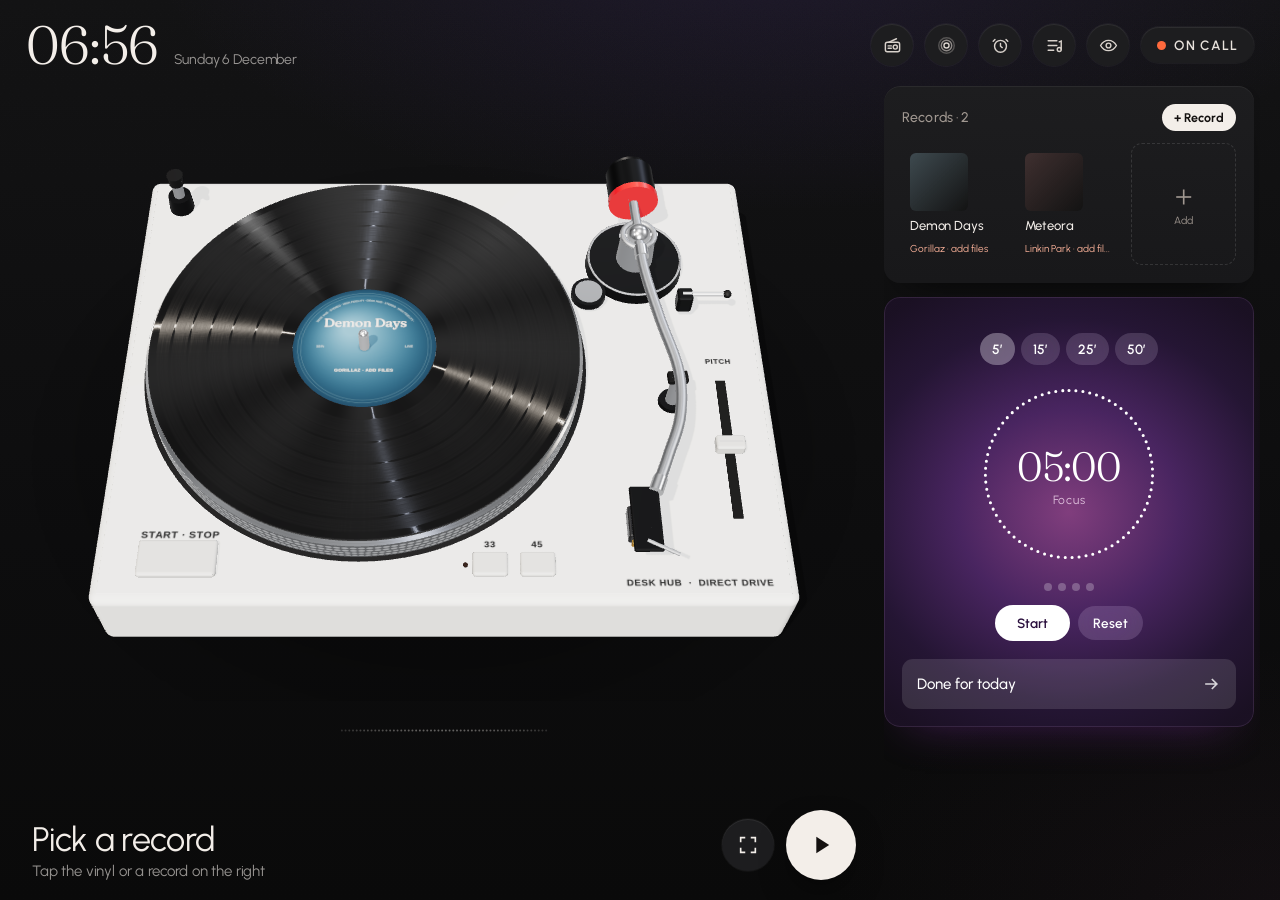
==== commit 8ae113fd: "Replace Focus/Chill toggle with your own moods for stations; breathing screen from the header on all" ====
--- a/index.html
+++ b/index.html
@@ -560,6 +560,38 @@
 .hrow .cv svg rect{fill:none;stroke-width:2.5}
 .hrow .cv svg .tr{stroke:rgba(255,59,48,.25)}
 .hrow .cv svg .pr{stroke:#ff3b30;stroke-linecap:round;stroke-dasharray:100 100;stroke-dashoffset:100}
+
+/* breathing screen (all sizes) */
+#mBreath{position:fixed;inset:0;z-index:60;background:radial-gradient(120% 80% at 50% 40%,#2a1636,#0d0b0f 70%);display:flex;flex-direction:column;align-items:center;justify-content:center;gap:10px;
+  padding:calc(env(safe-area-inset-top) + 20px) 24px calc(env(safe-area-inset-bottom) + 30px);opacity:0;pointer-events:none;transform:scale(1.03);transition:opacity .35s,transform .35s}
+#mBreath.on{opacity:1;pointer-events:auto;transform:none}
+#mBreath h2{font:300 40px Fraunces,serif;margin:0;color:#f3eee9}
+#mBreath>p{margin:0 0 30px;color:#a59aa8;font-size:15px;text-align:center}
+#mBreath .x{position:absolute;top:calc(env(safe-area-inset-top) + 16px);right:18px;width:44px;height:44px;border-radius:50%;border:0;background:rgba(255,255,255,.08);color:#f3eee9;font-size:26px;line-height:1}
+#mBreath #pChill{display:flex!important;flex-direction:column;align-items:center;gap:26px;opacity:1!important;position:static!important;transform:none!important;visibility:visible!important}
+#mBreath .breath{width:min(72vw,300px);height:min(72vw,300px)}
+#mBreath .breath .orb{width:42%;height:42%}
+#mBreath #breathTxt{font-size:26px}
+#mBreath .chip.solid{height:52px;padding:0 30px;font-size:16px}
+#modes{display:none!important}
+#moodBar{display:flex;gap:6px;overflow-x:auto;scrollbar-width:none;margin:-2px 0 12px;padding-bottom:2px}
+#moodBar::-webkit-scrollbar{display:none}
+.mchip{flex:none;height:32px;padding:0 13px;border-radius:999px;border:0;background:rgba(255,255,255,.07);color:#cfc8c2;font:500 13.5px Urbanist,system-ui,sans-serif;display:inline-flex;align-items:center;gap:6px;cursor:pointer;-webkit-user-select:none;user-select:none}
+.mchip small{font-size:11px;opacity:.55}
+.mchip.on{background:#f3eee9;color:#141110}
+.mchip.add{background:transparent;border:1px dashed rgba(255,255,255,.22);color:#a9a19b}
+#moodMenu{position:fixed;inset:0;z-index:70;background:rgba(0,0,0,.5);display:flex;align-items:flex-end;justify-content:center;opacity:0;pointer-events:none;transition:opacity .25s}
+#moodMenu.on{opacity:1;pointer-events:auto}
+#moodMenu .mm{width:min(440px,100%);background:#1b1b1b;border-radius:22px 22px 0 0;padding:22px 20px calc(18px + env(safe-area-inset-bottom));transform:translateY(30px);transition:transform .3s;display:flex;flex-direction:column;gap:10px}
+#moodMenu.on .mm{transform:none}
+#moodMenu b{font:600 19px Urbanist,system-ui,sans-serif;color:#f3eee9}
+#moodMenu p{margin:4px 0 0;font-size:12px;letter-spacing:.08em;text-transform:uppercase;color:#8d8580}
+#moodMenu .mrow{display:flex;flex-wrap:wrap;gap:8px;margin-bottom:8px}
+#moodMenu .rmv,#moodMenu .cnl{height:48px;border-radius:14px;border:0;font:600 15px Urbanist,system-ui,sans-serif;cursor:pointer}
+#moodMenu .rmv{background:rgba(255,69,58,.12);color:#ff6b5e}
+#moodMenu .cnl{background:rgba(255,255,255,.07);color:#f3eee9}
+@media (min-width:701px){#moodMenu{align-items:center}#moodMenu .mm{border-radius:22px}}
+#mBreath #pChill .row{justify-content:center}
 /* ---------- Phone ---------- */
 body.phone{overflow:hidden}
 body.phone .app{height:100dvh;padding:calc(env(safe-area-inset-top) + 14px) 18px 0;grid-template-rows:auto 1fr}
@@ -621,6 +653,11 @@
 body.phone.no-cur #mPick{display:inline-flex;align-items:center;justify-content:center;gap:10px;height:56px;padding:0 28px;border:0;border-radius:999px;background:#f3eee9;color:#141110;font:600 17px Urbanist,system-ui,sans-serif;box-shadow:0 10px 30px rgba(0,0,0,.4);cursor:pointer;margin-top:6px}
 body.phone #mPick svg{width:22px;height:22px}
 body.phone #mPick:active{transform:scale(.97)}
+/* phone: radio only, breathing on its own screen */
+body.phone #radioBtn{display:none!important}
+body.phone aside>.card.grow{display:none!important}
+body.phone aside{height:auto;max-height:86dvh}
+body.phone #crateTitle{visibility:hidden}
 </style>
 </head>
 <body class="chill">
@@ -776,7 +813,7 @@
 let tryIdx=0;
 
 const audio=$('#audio');
-let mode=store.get('mode','work');
+let mode='work';
 let cur=STATIONS.find(s=>s.id===store.get('station',''))||null;
 let switching=0, playing=false, meta={title:'',artist:'',cover:''}, metaTimer=null, lastKey='';
 
@@ -861,12 +898,36 @@
   $('#npTitle').textContent=r?'Pick a radio station':'Pick a record';
   $('#npArtist').textContent=r?(ph?'Open Stations below and tap one':'Tap a station on the right'):(ph?'Tap the cover, or pick a record below':'Tap the vinyl or a record on the right');}
 function setView(v){view=v;store.set('view',v);document.body.classList.toggle('radio-view',v==='radio');renderCrate();emptyLabel();}
-function crateList(){return view==='records'?RECORDS:STATIONS.filter(s=>s.mode===mode)}
+/* ---------- Moods: your own groups for stations (replaces the Focus/Chill toggle) ---------- */
+function moods(){return store.get('moods',['Focus','Chill'])}
+function moodOf(s){const m=store.get('moodOf',{});return m[s.id]||(s.mode==='chill'?'Chill':'Focus')}
+function setMoodOf(s,md){const m=store.get('moodOf',{});m[s.id]=md;store.set('moodOf',m);}
+let moodF=store.get('moodF','All');if(moodF!=='All'&&!moods().includes(moodF))moodF='All';
+function setMoodF(m){moodF=m;store.set('moodF',m);renderCrate();}
+function newMood(after){const n=(prompt('Name your mood (e.g. Morning, Deep work, Evening)')||'').trim().slice(0,20);if(!n)return null;
+  const l=moods();if(!l.some(x=>x.toLowerCase()===n.toLowerCase())){l.push(n);store.set('moods',l);}if(after)after(n);return n;}
+function delMood(md){if(!confirm(`Delete the mood “${md}”? Its stations stay, under “All”.`))return;
+  store.set('moods',moods().filter(x=>x!==md));const m=store.get('moodOf',{});for(const k in m)if(m[k]===md)m[k]='Focus';store.set('moodOf',m);if(moodF===md)moodF='All';store.set('moodF',moodF);renderCrate();}
+function renderMoodBar(){let bar=$('#moodBar');if(!bar){bar=document.createElement('div');bar.id='moodBar';$('#crate').parentNode.insertBefore(bar,$('#crate'));}
+  bar.style.display=view==='radio'?'':'none';if(view!=='radio')return;bar.innerHTML='';
+  const mk=(label,val,cnt)=>{const b=document.createElement('button');b.className='mchip'+(moodF===val?' on':'');b.innerHTML=esc(label)+(cnt!=null?`<small>${cnt}</small>`:'');
+    b.onclick=()=>setMoodF(val);if(val!=='All'){let t=null;b.addEventListener('pointerdown',()=>{t=setTimeout(()=>{t=null;b.dataset.lp='1';delMood(val)},700)});['pointerup','pointerleave','pointercancel'].forEach(e=>b.addEventListener(e,()=>clearTimeout(t)));b.addEventListener('click',e=>{if(b.dataset.lp){delete b.dataset.lp;e.stopImmediatePropagation();}},true);b.addEventListener('contextmenu',e=>e.preventDefault());}
+    bar.appendChild(b);};
+  mk('All','All',STATIONS.length);moods().forEach(md=>mk(md,md,STATIONS.filter(s=>moodOf(s)===md).length));
+  const p=document.createElement('button');p.className='mchip add';p.textContent='+ Mood';p.onclick=()=>newMood(n=>setMoodF(n));bar.appendChild(p);}
+function moodMenu(s){let m=$('#moodMenu');if(!m){m=document.createElement('div');m.id='moodMenu';document.body.appendChild(m);m.addEventListener('click',e=>{if(e.target===m)m.classList.remove('on')});}
+  const cm=moodOf(s);m.innerHTML=`<div class="mm"><b>${esc(s.name)}</b><p>Mood</p><div class="mrow"></div><button class="rmv">Remove station</button><button class="cnl">Cancel</button></div>`;
+  const row=m.querySelector('.mrow');const close=()=>m.classList.remove('on');
+  moods().forEach(md=>{const b=document.createElement('button');b.className='mchip'+(md===cm?' on':'');b.textContent=md;b.onclick=()=>{setMoodOf(s,md);close();renderCrate();toast(`${s.name} → ${md}`);};row.appendChild(b);});
+  const nb=document.createElement('button');nb.className='mchip add';nb.textContent='+ New mood';nb.onclick=()=>{close();newMood(n=>{setMoodOf(s,n);renderCrate();toast(`${s.name} → ${n}`);});};row.appendChild(nb);
+  m.querySelector('.rmv').onclick=()=>{close();removeStation(s);};m.querySelector('.cnl').onclick=close;
+  requestAnimationFrame(()=>m.classList.add('on'));}
+function crateList(){return view==='records'?RECORDS:STATIONS.filter(s=>moodF==='All'||moodOf(s)===moodF)}
 function renderCrate(){const c=$('#crate');c.innerHTML='';c.onscroll=crateFade;
   crateList().forEach(s=>{const b=document.createElement('div');b.setAttribute('role','button');b.className='sleeve'+(cur&&cur.id===s.id?' cur':'')+(s.record?' recd':'')+(s.wish?' wish':'');b.style.setProperty('--c',s.c);
     b.innerHTML=`<i class="chipc"></i><span>${esc(s.name)}</span><em>${esc(s.sub||'')}</em><div class="rm"><i>Remove</i><u>Cancel</u></div>`;
     let lp=null,longed=false;
-    b.addEventListener('pointerdown',()=>{longed=false;lp=setTimeout(()=>{longed=true;$$('.sleeve.ask').forEach(x=>x.classList.remove('ask'));b.classList.add('ask');},600);});
+    b.addEventListener('pointerdown',()=>{longed=false;lp=setTimeout(()=>{longed=true;if(!s.record){moodMenu(s);return;}$$('.sleeve.ask').forEach(x=>x.classList.remove('ask'));b.classList.add('ask');},600);});
     ['pointerup','pointerleave','pointercancel'].forEach(e=>b.addEventListener(e,()=>clearTimeout(lp)));
     b.addEventListener('contextmenu',e=>e.preventDefault());
     b.onclick=e=>{if(longed){longed=false;return;}
@@ -874,7 +935,7 @@
       select(s,true)};
     const cc=b.querySelector('.chipc');if(cc)setChipImg(cc,s);
     c.appendChild(b);});
-  const n=crateList().length;$('#crateTitle').textContent=view==='records'?('Records · '+n):((mode==='work'?'Focus':'Chill')+' · '+n+(n===1?' station':' stations'));$('#crateAdd').textContent=view==='records'?'+ Record':'+ Station';
+  const n=crateList().length;$('#crateTitle').textContent=view==='records'?('Records · '+n):((moodF==='All'?'Stations':moodF)+' · '+n);renderMoodBar();$('#crateAdd').textContent=view==='records'?'+ Record':'+ Station';
   const a=document.createElement('button');a.className='sleeve add';a.innerHTML='<b>+</b><em>Add</em>';a.onclick=()=>view==='records'?pickFiles():openSheet();c.appendChild(a);
   $('#crateHint').textContent=cur?'long-press to remove':'tap to play';
   requestAnimationFrame(crateFade);}
@@ -1015,7 +1076,6 @@
   const focusTxt=s.n?`Focus: <b>${s.n}</b> ${s.n===1?'round':'rounds'} · ${hm(s.min)}.<br>`:'';
   const callTxt=nc?`On call: <b>${hm(cm)}</b> · ${nc} ${nc===1?'call':'calls'}.<br>`:'';
   $('#eodTxt').innerHTML=focusTxt+callTxt+'Close the laptop. The rest can wait for tomorrow.';
-  setMode('chill');
   select(STATIONS.find(x=>x.id==='enlefko'),true);
   $('#eod').classList.add('on');};
 $('#eodClose').onclick=()=>$('#eod').classList.remove('on');
@@ -1099,7 +1159,7 @@
     const tryB=row.querySelector('.try'),addB=row.querySelector('.add');
     const showB=row.querySelector('.show');if(showB)showB.onclick=()=>{const h=crateList().find(s=>s.streams.includes(url));closeSheet();if(h)setTimeout(()=>showInCrate(h.id),380);};
     if(tryB)tryB.onclick=()=>{const t=st();t.stream=url;select(t,true);toast('Trying: '+t.name);};
-    if(addB)addB.onclick=()=>{const t=st();const c=store.get('custom',[]);c.push(t);store.set('custom',c);loadStations();
+    if(addB)addB.onclick=()=>{const t=st();const c=store.get('custom',[]);c.push(t);store.set('custom',c);if(moodF!=='All')setMoodOf(t,moodF);loadStations();
       const added=STATIONS.find(s=>s.id===t.id);select(added,true);addB.parentNode.innerHTML='<button class="done" disabled>Added ✓</button>';toast('Added to the end of your list');setTimeout(()=>showInCrate(t.id),100);};
     res.appendChild(row);});}
 /* ---------- On Air (meeting) ---------- */
@@ -1366,6 +1426,18 @@
 #idle.night #idleAlarms{opacity:.5}
 </style>
 <script>
+/* Breathing: header button opens a full-screen exercise (all screen sizes) */
+(()=>{const $=q=>document.querySelector(q);
+const bb=document.createElement('button');bb.className='hbtn';bb.id='breathBtn';bb.setAttribute('aria-label','Breathe');
+bb.innerHTML='<svg viewBox="0 0 24 24" fill="none" stroke="currentColor" stroke-width="1.8" stroke-linecap="round"><circle cx="12" cy="12" r="3.2"/><circle cx="12" cy="12" r="6.6" opacity=".6"/><circle cx="12" cy="12" r="9.8" opacity=".3"/></svg>';
+const hr=$('.hright');const ab=$('#alarmBtn')||$('#histBtn');hr.insertBefore(bb,ab);
+const ov=document.createElement('div');ov.id='mBreath';ov.innerHTML='<button class="x" aria-label="Close">×</button><h2>Breathe</h2><p>One minute. In for 4, hold, out for 4.</p>';
+document.body.appendChild(ov);const pc=$('#pChill');ov.appendChild(pc);
+bb.onclick=()=>{ov.classList.add('on')};
+ov.querySelector('.x').onclick=()=>{const b=$('#bStart');if(b&&/stop/i.test(b.textContent))b.click();ov.classList.remove('on')};
+})();
+</script>
+<script>
 /* Phone layout: album-art player + right panel in a bottom drawer */
 (()=>{const ph=matchMedia('(max-width:700px), (max-height:500px) and (pointer:coarse)').matches;if(!ph)return;
 document.body.classList.add('phone');
@@ -1382,7 +1454,7 @@
 const cta=document.createElement('button');cta.id='mPick';$('#now').appendChild(cta);
 cta.onclick=()=>set(true);
 setInterval(()=>{const t=$('#npTitle').textContent;const empty=/^Pick a /.test(t);document.body.classList.toggle('no-cur',empty);
-  if(empty){const r=document.body.classList.contains('radio-view');const txt=r?'Pick a radio station':'Pick a record';
+  if(empty){const r=true;const txt=r?'Pick a radio station':'Pick a record';
     if(cta.dataset.t!==txt){cta.dataset.t=txt;cta.innerHTML=(r?'<svg viewBox="0 0 24 24" fill="none" stroke="currentColor" stroke-width="1.9" stroke-linecap="round" stroke-linejoin="round"><rect x="3" y="8" width="18" height="12" rx="2.5"/><path d="M7 8 17 3.5"/><circle cx="15.5" cy="14" r="2.6"/><path d="M6.5 12.5h4M6.5 15.5h4"/></svg>':'<svg viewBox="0 0 24 24" fill="none" stroke="currentColor" stroke-width="1.9"><circle cx="12" cy="12" r="9"/><circle cx="12" cy="12" r="2.5"/></svg>')+'<span>'+txt+'</span>';}}},300);
 // drawer
 const aside=$('aside');const grab=document.createElement('div');grab.className='grab';
@@ -1396,8 +1468,11 @@
 // close drawer when a record/station is chosen
 $('#crate').addEventListener('click',e=>{const t=e.target.closest('.sleeve');if(t&&!t.classList.contains('wish')&&!t.classList.contains('add'))setTimeout(()=>set(false),250);});
 // peek label: crate title + running timer
-setInterval(()=>{const ct=$('#crateTitle'),tt=$('#tTime'),gt=$('#gTitle'),gm=$('#gTimer');if(gt)gt.textContent=document.body.classList.contains('radio-view')?'Stations':'Records';
-  if(tt&&gm){const run=$('#tStart')&&/pause/i.test($('#tStart').textContent);gm.textContent=document.body.classList.contains('chill')?'Breathe':(run?'● ':'')+'Timer '+tt.textContent;gm.classList.toggle('run',run);}},700);
+setInterval(()=>{const ct=$('#crateTitle'),tt=$('#tTime'),gt=$('#gTitle'),gm=$('#gTimer');const ctt=ct?ct.textContent.split(' · '):['Stations',''];if(gt)gt.textContent=ctt[0];
+  if(tt&&gm){const run=$('#tStart')&&/pause/i.test($('#tStart').textContent);gm.textContent=(ctt[1]||'0')+(ctt[1]==='1'?' station':' stations');gm.classList.remove('run');}},700);
+
+// phone = radio only: no records/radio switch; breathing gets its own screen
+const goRadio=()=>{try{if(hub.view!=='radio')hub.setView('radio')}catch(e){}};setTimeout(goRadio,0);setTimeout(goRadio,800);
 })();
 </script>
 
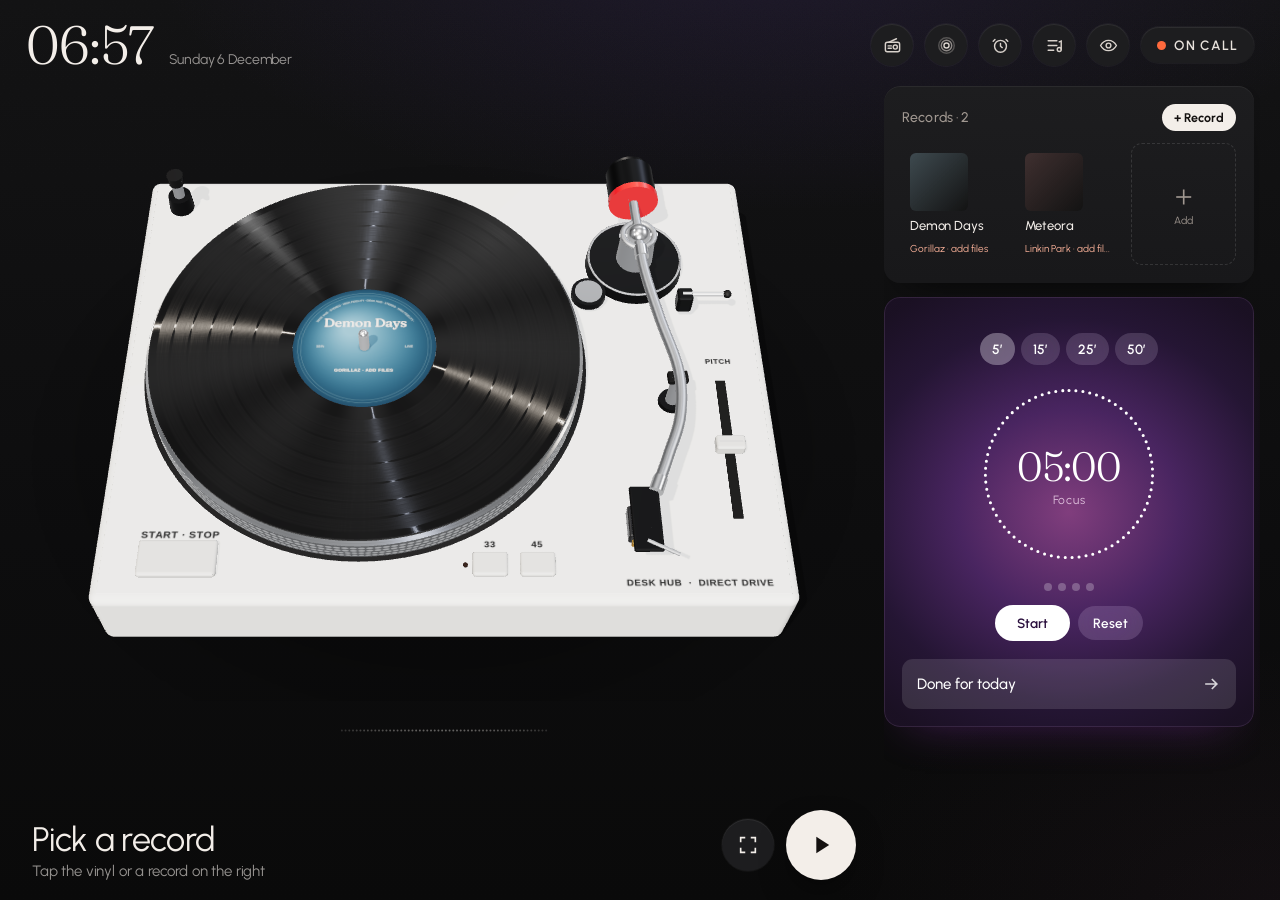
==== commit 58320d21: "Phone sheet: no inner card; title + '+ Station' header, mood tabs, stations directly below Co-Author" ====
--- a/index.html
+++ b/index.html
@@ -658,6 +658,71 @@
 body.phone aside>.card.grow{display:none!important}
 body.phone aside{height:auto;max-height:86dvh}
 body.phone #crateTitle{visibility:hidden}
+/* collapsed sheet: show a cut-off preview of the stations */
+body.phone{--peek:196px}
+body.phone aside{transform:translateY(calc(100% - var(--peek) - env(safe-area-inset-bottom)))}
+body.phone aside.open{transform:none}
+body.phone aside>.card:not(.grow) h3{display:none!important}
+body.phone aside>.card:not(.grow){padding-top:14px}
+body.phone aside .grab{padding-bottom:8px}
+body.phone #moodBar{margin:0 0 12px}
+body.phone .mchip.st{background:#f3eee9;color:#141110;font-weight:600}
+body.phone main{padding-bottom:calc(var(--peek) + 10px + env(safe-area-inset-bottom))}
+body.phone .deck{justify-content:center;padding-top:0}
+body.phone #mArt{width:max(150px,min(68vw,calc(100dvh - 540px),320px))}
+body.phone aside:not(.open)::after{content:"";position:absolute;left:0;right:0;top:calc(var(--peek) - 44px);height:44px;background:linear-gradient(rgba(21,21,21,0),#151515);pointer-events:none;z-index:3}
+/* flow v2: sheet hidden until the CTA is pressed; CTA pinned at the bottom */
+body.phone aside{height:91dvh;max-height:none;transform:translateY(105%);box-shadow:none}
+body.phone aside.open{transform:none;box-shadow:0 -14px 40px rgba(0,0,0,.55)}
+body.phone aside:not(.open)::after{display:none}
+body.phone aside .grab .gl{display:none}
+body.phone aside .grab{padding:12px 6px 6px}
+body.phone aside .grab i{margin-bottom:6px}
+body.phone{--cta:64px}
+body.phone #mPick{display:flex!important;position:fixed;z-index:35;left:9%;right:9%;bottom:calc(22px + env(safe-area-inset-bottom));height:var(--cta);margin:0;
+  align-items:center;justify-content:center;gap:10px;border:0;border-radius:18px;background:#f3eee9;color:#141110;font:600 17px Urbanist,system-ui,sans-serif;box-shadow:0 12px 30px rgba(0,0,0,.45);cursor:pointer;transition:transform .15s}
+body.phone #mPick.sec{background:rgba(255,255,255,.09);color:#f3eee9;box-shadow:none;font-weight:500}
+body.phone #mPick svg{width:22px;height:22px}
+body.phone #mPick:active{transform:scale(.98)}
+body.phone.drawer-open #mPick{opacity:0;pointer-events:none}
+body.phone main{padding-bottom:calc(var(--cta) + 40px + env(safe-area-inset-bottom))}
+body.phone.no-cur .now{display:none}
+body.phone #mArt{width:max(150px,min(72vw,calc(100dvh - 400px),340px))}
+body.phone .toast{bottom:calc(var(--cta) + 36px + env(safe-area-inset-bottom))}
+/* on call = status only on phones */
+body.phone #oaBtn{pointer-events:none;opacity:.45}
+body.phone #oaBtn i{background:#7d7570!important;box-shadow:none!important}
+/* centered play button under a centered title */
+body.phone .now{display:flex!important;flex-direction:column;align-items:center;text-align:center;gap:14px}
+body.phone .now>div:first-child{width:100%}
+body.phone .now .np-row{justify-content:center}
+body.phone .now .ctrls{justify-content:center}
+body.phone.no-cur .now{display:none!important}
+/* pull to refresh */
+body.phone .app{transition:transform .25s ease}
+#mPtr{position:fixed;left:50%;top:calc(env(safe-area-inset-top) + 6px);z-index:80;width:36px;height:36px;border-radius:50%;background:#1d1d1f;box-shadow:0 6px 18px rgba(0,0,0,.4);
+  transform:translate(-50%,-50px);opacity:0;display:grid;place-items:center;pointer-events:none;transition:opacity .2s}
+#mPtr i{width:16px;height:16px;border-radius:50%;border:2px solid #a39c96;border-top-color:transparent}
+#mPtr.ready i{border-color:#f3eee9;border-top-color:transparent}
+#mPtr.spin i{animation:mspin .7s linear infinite}
+body.phone{overscroll-behavior-y:contain}
+body.phone .toast{bottom:calc(var(--cta) + 56px + env(safe-area-inset-bottom))!important}
+/* sheet v3: no inner card — tabs on top, stations right below */
+body.phone aside{padding:0 0 calc(16px + env(safe-area-inset-bottom))}
+body.phone aside>.card:not(.grow){background:none!important;border:0!important;box-shadow:none!important;padding:0!important;border-radius:0;margin:0}
+body.phone aside .grab{margin:0;padding:10px 18px 4px;background:#151515}
+body.phone aside .grab .gl{display:flex!important;justify-content:space-between;align-items:center;padding:6px 0 0}
+body.phone aside .grab #gTitle{font:600 20px Urbanist,system-ui,sans-serif;color:#f3eee9}
+body.phone #gAdd{height:34px;padding:0 14px;border-radius:999px;border:0;background:#f3eee9;color:#141110;font:600 14px Urbanist,system-ui,sans-serif;cursor:pointer}
+body.phone #moodBar{position:sticky;top:76px;z-index:2;background:#151515;margin:0;padding:10px 18px 0;gap:22px;border-bottom:1px solid rgba(255,255,255,.08)}
+body.phone #moodBar .mchip{height:40px;padding:0 0 2px;border-radius:0;background:none!important;color:#8d8580;font-size:15px;border-bottom:2px solid transparent}
+body.phone #moodBar .mchip.on{color:#f3eee9;border-bottom-color:#f3eee9}
+body.phone #moodBar .mchip small{font-size:11px}
+body.phone #moodBar .mchip.add{border:0;border-bottom:2px solid transparent;color:#a9a19b}
+body.phone aside .crate{max-height:none!important;overflow:visible!important;-webkit-mask-image:none!important;mask-image:none!important;margin:0;padding:14px 12px 4px;gap:8px;grid-auto-rows:96px}
+body.phone aside .crate>.sleeve{height:96px;background:transparent!important;border:0}
+body.phone aside .crate>.sleeve.cur{background:rgba(255,255,255,.07)!important}
+body.phone aside .crate>.sleeve.add{display:none}
 </style>
 </head>
 <body class="chill">
@@ -980,7 +1045,7 @@
   setPlayingUI(true);toast('Dropping the needle…',1400);
   const p=audio.play(); if(p&&p.catch) p.catch(err=>{if(err&&err.name==='AbortError')return;setPlayingUI(false);toast('Playback didn’t start ('+(err&&err.name)+')',4000);});
   pollMeta(true);mediaSession();}
-function pause(){audio.pause();setPlayingUI(false);
+function pause(){userPause=true;setTimeout(()=>userPause=false,400);audio.pause();setPlayingUI(false);
   // drop the live buffer so resume is "live" again
   setTimeout(()=>{if(!playing&&!(cur&&cur.record)){audio.removeAttribute('src');audio.load();}},400);}
 function toggle(){playing?pause():play()}
@@ -990,7 +1055,18 @@
   const code=audio.error?audio.error.code:'?';
   if(tryIdx<cur.streams.length-1){tryIdx++;switching=Date.now();audio.src=cur.streams[tryIdx];const p=audio.play();if(p&&p.catch)p.catch(()=>{});return;}
   setPlayingUI(false);toast('Station not responding (code '+code+'), try another record',4000)});
-audio.addEventListener('pause',()=>{if(Date.now()-switching<2500)return;if(playing&&!audio.ended&&document.visibilityState==='visible'){/* paused externally (e.g. Control Center) */setPlayingUI(false)}});
+audio.addEventListener('pause',()=>{if(Date.now()-switching<2500||userPause)return;if(playing&&!audio.ended){
+  /* paused by the system, not by us: on phones this is almost always an incoming call */
+  if(document.body.classList.contains('phone')){autoCall('interrupt');return;}
+  if(document.visibilityState==='visible')setPlayingUI(false)}});
+let userPause=false,autoOA=false;
+function autoCall(why){if(onAir)return;autoOA=true;oaResume=true;const wasPlaying=playing;setPlayingUI(false);playing=false;enterOnAir();oaResume=wasPlaying||why==='interrupt';}
+function autoCallEnd(){if(!onAir||!autoOA)return;autoOA=false;exitOnAir();}
+/* when you come back to the page (call ended) close the on-call screen and resume */
+document.addEventListener('visibilitychange',()=>{if(document.visibilityState==='visible'&&autoOA)setTimeout(autoCallEnd,1200);});
+/* iOS: a running AudioContext switches to "interrupted" during calls, even when no music plays */
+(function watchCtx(){if(!document.body.classList.contains('phone')){setTimeout(watchCtx,1500);return;}try{actx=actx||new (window.AudioContext||window.webkitAudioContext)();
+  actx.addEventListener('statechange',()=>{if(actx.state==='interrupted')autoCall('ctx');else if(actx.state==='running'&&autoOA&&document.visibilityState==='visible')setTimeout(autoCallEnd,800);});}catch(e){}})();
 audio.addEventListener('play',()=>setPlayingUI(true));
 audio.addEventListener('ended',async()=>{if(!cur||!cur.record)return;if(trackIdx<cur.tracks.length-1){if(await loadTrack(trackIdx+1)){audio.play().catch(()=>{});pollMeta();mediaSession();}}else{setPlayingUI(false);trackIdx=0;audio.removeAttribute('src');window.tt3d&&tt3d.setProgress&&tt3d.setProgress(null);}});
 audio.addEventListener('timeupdate',()=>{if(!cur||!cur.record||!window.tt3d||!tt3d.setProgress)return;const d=audio.duration||0;const f=d?audio.currentTime/d:0;tt3d.setProgress((trackIdx+f)/Math.max(1,cur.tracks.length));});
@@ -1451,15 +1527,17 @@
   art.style.setProperty('--c',hub.color||'#3a3330');
   art.classList.toggle('playing',!$('#now').classList.contains('paused'));},500);
 setTimeout(()=>{try{hub.emptyLabel()}catch(e){}},0);
-const cta=document.createElement('button');cta.id='mPick';$('#now').appendChild(cta);
+const cta=document.createElement('button');cta.id='mPick';document.body.appendChild(cta);
 cta.onclick=()=>set(true);
+const RADIO_SVG='<svg viewBox="0 0 24 24" fill="none" stroke="currentColor" stroke-width="1.9" stroke-linecap="round" stroke-linejoin="round"><rect x="3" y="8" width="18" height="12" rx="2.5"/><path d="M7 8 17 3.5"/><circle cx="15.5" cy="14" r="2.6"/><path d="M6.5 12.5h4M6.5 15.5h4"/></svg>';
 setInterval(()=>{const t=$('#npTitle').textContent;const empty=/^Pick a /.test(t);document.body.classList.toggle('no-cur',empty);
-  if(empty){const r=true;const txt=r?'Pick a radio station':'Pick a record';
-    if(cta.dataset.t!==txt){cta.dataset.t=txt;cta.innerHTML=(r?'<svg viewBox="0 0 24 24" fill="none" stroke="currentColor" stroke-width="1.9" stroke-linecap="round" stroke-linejoin="round"><rect x="3" y="8" width="18" height="12" rx="2.5"/><path d="M7 8 17 3.5"/><circle cx="15.5" cy="14" r="2.6"/><path d="M6.5 12.5h4M6.5 15.5h4"/></svg>':'<svg viewBox="0 0 24 24" fill="none" stroke="currentColor" stroke-width="1.9"><circle cx="12" cy="12" r="9"/><circle cx="12" cy="12" r="2.5"/></svg>')+'<span>'+txt+'</span>';}}},300);
+  const txt=empty?'Pick a radio station':'Change station';
+  if(cta.dataset.t!==txt){cta.dataset.t=txt;cta.innerHTML=RADIO_SVG+'<span>'+txt+'</span>';cta.classList.toggle('sec',!empty);}},300);
 // drawer
 const aside=$('aside');const grab=document.createElement('div');grab.className='grab';
-grab.innerHTML='<i></i><div class="gl"><span id="gTitle">Records</span><span id="gTimer"></span></div>';
+grab.innerHTML='<i></i><div class="gl"><span id="gTitle">Stations</span><button id="gAdd">+ Station</button></div>';
 aside.insertBefore(grab,aside.firstChild);
+grab.querySelector('#gAdd').addEventListener('click',e=>{e.stopPropagation();const b=document.getElementById('crateAdd');if(b)b.click();});
 const scrim=document.createElement('div');scrim.id='mScrim';$('main').appendChild(scrim);
 const set=o=>{aside.classList.toggle('open',o);document.body.classList.toggle('drawer-open',o);if(!o)aside.scrollTop=0;};
 grab.onclick=()=>set(!aside.classList.contains('open'));scrim.onclick=()=>set(false);
@@ -1468,11 +1546,23 @@
 // close drawer when a record/station is chosen
 $('#crate').addEventListener('click',e=>{const t=e.target.closest('.sleeve');if(t&&!t.classList.contains('wish')&&!t.classList.contains('add'))setTimeout(()=>set(false),250);});
 // peek label: crate title + running timer
-setInterval(()=>{const ct=$('#crateTitle'),tt=$('#tTime'),gt=$('#gTitle'),gm=$('#gTimer');const ctt=ct?ct.textContent.split(' · '):['Stations',''];if(gt)gt.textContent=ctt[0];
+setInterval(()=>{const ct=$('#crateTitle'),tt=$('#tTime'),gt=$('#gTitle'),gm=$('#gTimer');const ctt=ct?ct.textContent.split(' · '):['Stations',''];if(gt)gt.textContent='Stations';
   if(tt&&gm){const run=$('#tStart')&&/pause/i.test($('#tStart').textContent);gm.textContent=(ctt[1]||'0')+(ctt[1]==='1'?' station':' stations');gm.classList.remove('run');}},700);
 
 // phone = radio only: no records/radio switch; breathing gets its own screen
 const goRadio=()=>{try{if(hub.view!=='radio')hub.setView('radio')}catch(e){}};setTimeout(goRadio,0);setTimeout(goRadio,800);
+
+// ON CALL is automatic on phones (system interruption), so the pill is a status, not a button
+const oab=$('#oaBtn');if(oab){oab.onclick=null;oab.setAttribute('aria-disabled','true');oab.title='Turns on by itself when a call comes in';}
+// pull down anywhere on the page to refresh
+const ptr=document.createElement('div');ptr.id='mPtr';ptr.innerHTML='<i></i>';document.body.appendChild(ptr);
+let py=null,pd=0;const TH=90;
+document.addEventListener('touchstart',e=>{if(document.body.classList.contains('drawer-open')||e.target.closest('aside,#mBreath,#hist,#sheet,#alarmSheet,#moodMenu,#onair'))return;py=e.touches[0].clientY;pd=0;},{passive:true});
+document.addEventListener('touchmove',e=>{if(py==null)return;pd=Math.max(0,e.touches[0].clientY-py);const k=Math.min(1,pd/TH);
+  ptr.style.transform=`translate(-50%,${Math.min(pd*.6,80)-50}px) rotate(${pd*2.4}deg)`;ptr.style.opacity=k;ptr.classList.toggle('ready',pd>=TH);
+  document.querySelector('.app').style.transform=`translateY(${Math.min(pd*.35,40)}px)`;},{passive:true});
+document.addEventListener('touchend',()=>{if(py==null)return;const go=pd>=TH;py=null;document.querySelector('.app').style.transform='';
+  if(go){ptr.classList.add('spin');setTimeout(()=>location.reload(),350);}else{ptr.style.opacity=0;ptr.style.transform='translate(-50%,-50px)';}},{passive:true});
 })();
 </script>
 
